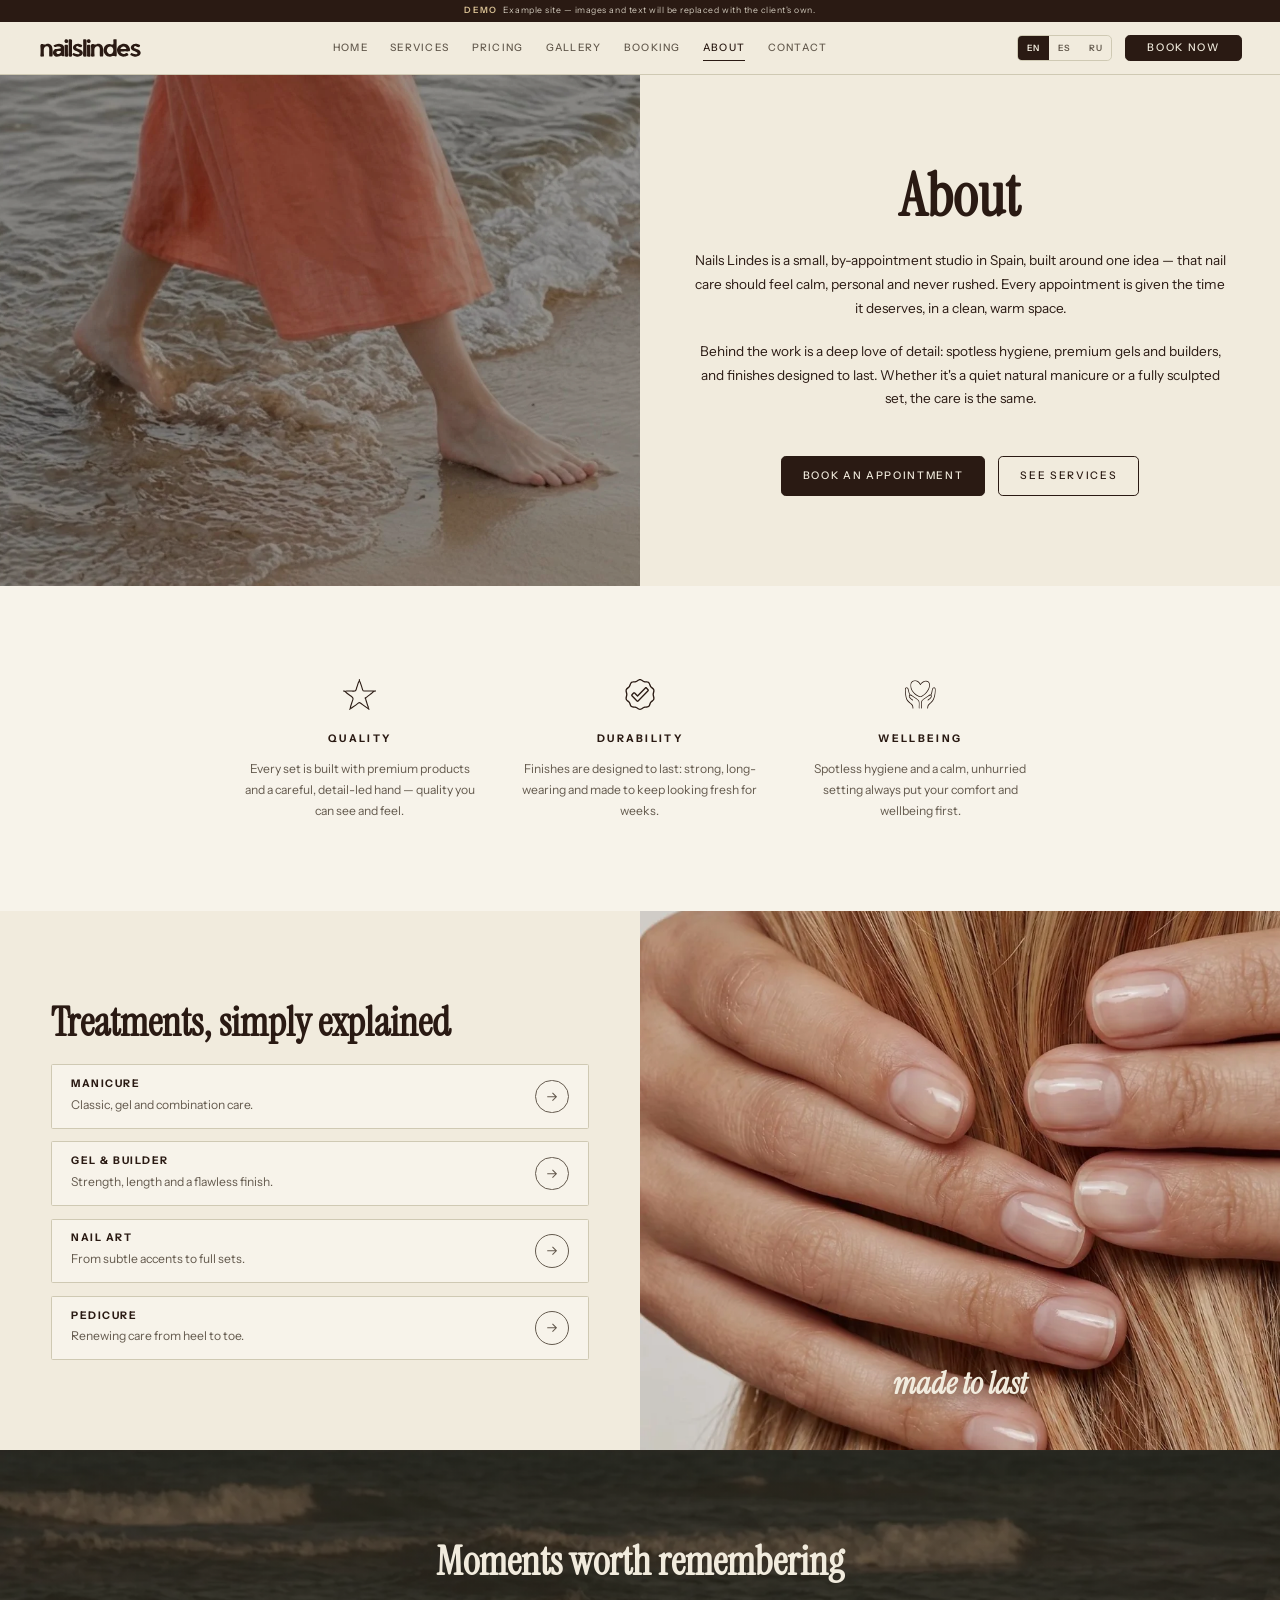
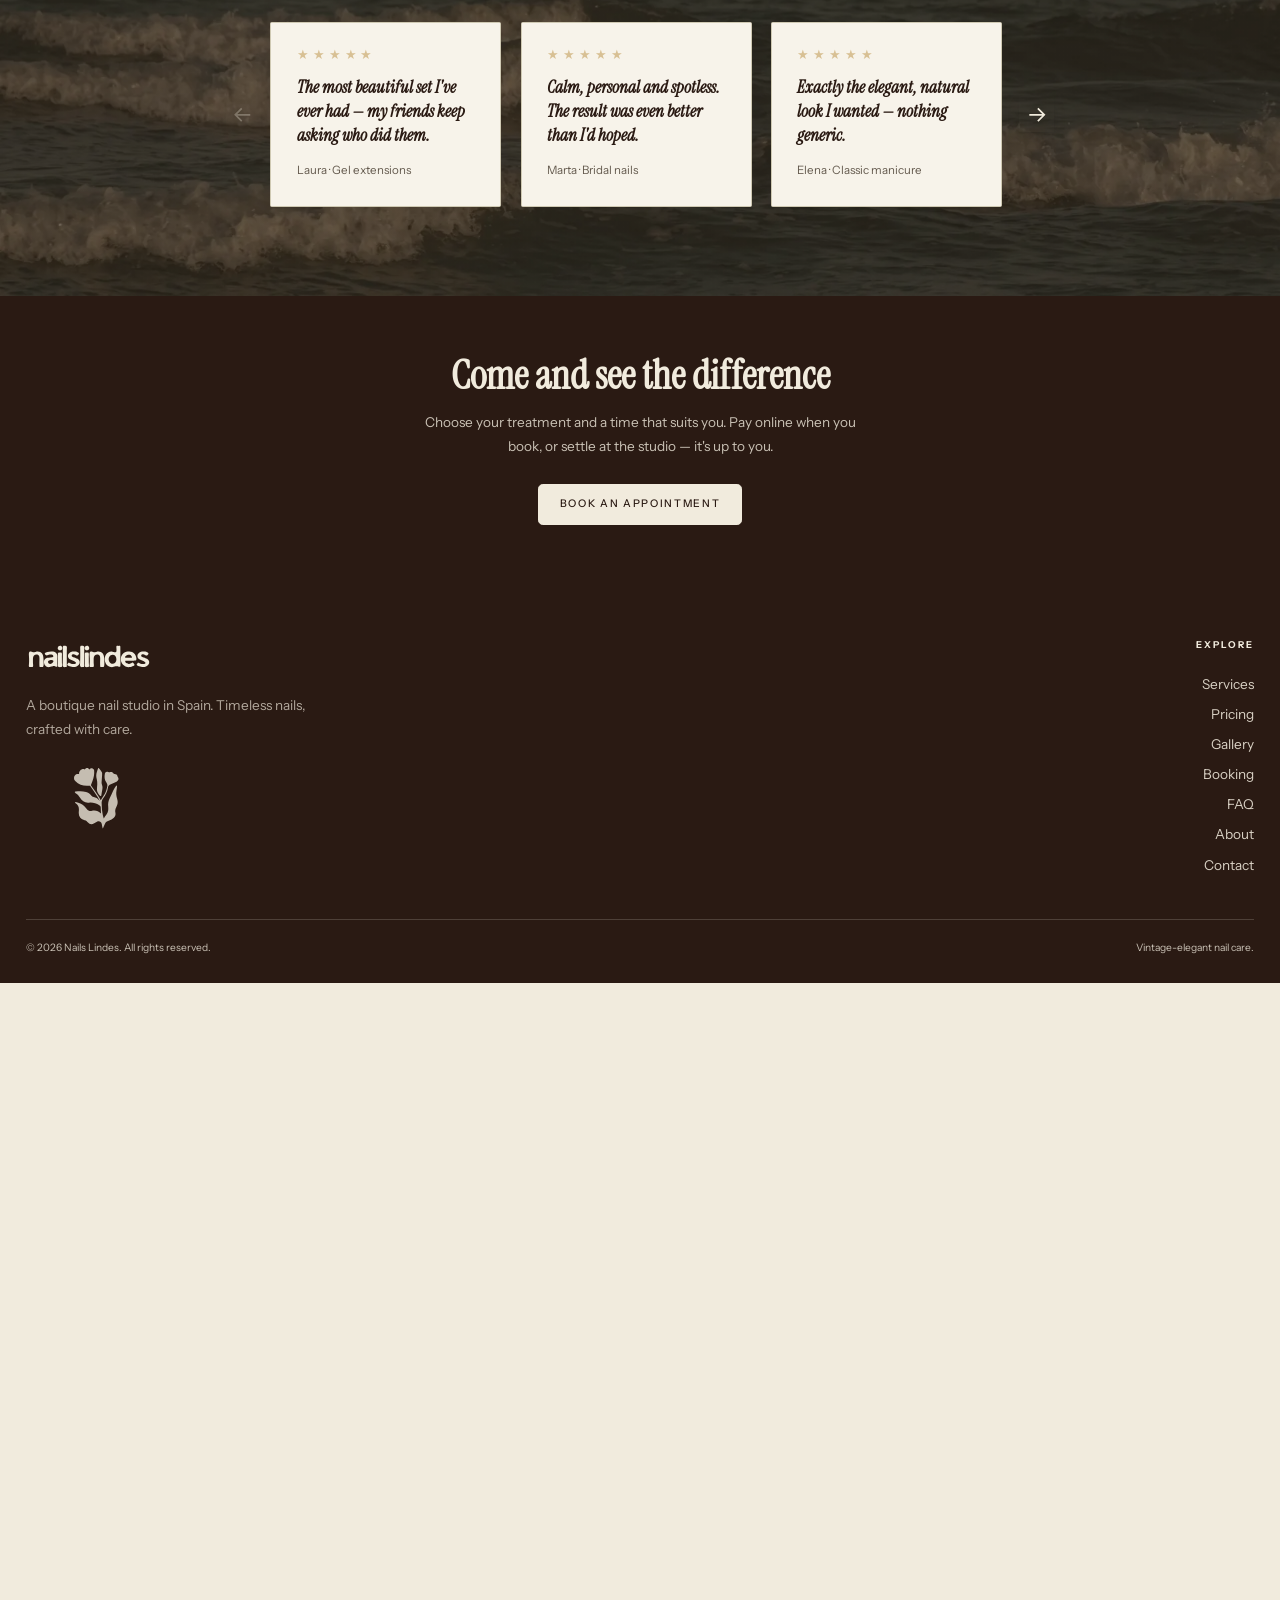
==== about.html @ da040771 "Place uploaded images by heading: Services intro (A full menu...), About intro (about.jpg), Services" ====
<!DOCTYPE html>
<html lang="en">
<head>
  <meta charset="utf-8">
  <meta name="viewport" content="width=device-width, initial-scale=1">
  <title>About — Nails Lindes</title>
  <meta name="description" content="The story behind Nails Lindes — a small Spanish nail studio built on care, hygiene and a love of detail.">
  <link rel="preconnect" href="https://fonts.googleapis.com">
  <link rel="preconnect" href="https://fonts.gstatic.com" crossorigin>
  <link href="https://fonts.googleapis.com/css2?family=Instrument+Sans:ital,wght@0,400;0,500;0,600;0,700;1,400&family=Instrument+Serif:ital@0;1&display=swap" rel="stylesheet">
  <link rel="stylesheet" href="assets/css/styles.css?v=58">
  <link rel="icon" href="assets/logos/mark.svg" type="image/svg+xml">
</head>
<body>
  <div class="demo-bar" role="note">
    <strong data-i18n="demo.tag">Demo</strong>
    <span data-i18n="demo.notice">Example site — images and text will be replaced with the client's own.</span>
  </div>
  <header class="site-header">
    <div class="container site-header__bar">
      <a class="brand" href="index.html" aria-label="Nails Lindes — home">
        <img class="brand__wordmark brand__wordmark--dark" src="assets/logos/wordmark.svg" alt="Nails Lindes" width="150" height="32">
        <img class="brand__wordmark brand__wordmark--light" src="assets/logos/wordmark-light.svg" alt="" width="150" height="32" aria-hidden="true">
      </a>
      <nav class="nav" id="nav" aria-label="Primary">
        <a class="nav__link" href="index.html" data-i18n="nav.home">Home</a>
        <a class="nav__link" href="services.html" data-i18n="nav.services">Services</a>
        <a class="nav__link" href="pricing.html" data-i18n="nav.pricing">Pricing</a>
        <a class="nav__link" href="gallery.html" data-i18n="nav.gallery">Gallery</a>
        <a class="nav__link" href="booking.html" data-i18n="nav.booking">Booking</a>
        <a class="nav__link" href="about.html" aria-current="page" data-i18n="nav.about">About</a>
        <a class="nav__link" href="contact.html" data-i18n="nav.contact">Contact</a>
      </nav>
      <div class="header-actions">
        <div class="lang" role="group" aria-label="Language">
          <button class="lang__btn" data-lang="en" type="button">EN</button>
          <button class="lang__btn" data-lang="es" type="button">ES</button>
          <button class="lang__btn" data-lang="ru" type="button">RU</button>
        </div>
        <a class="btn" href="booking.html" data-i18n="cta.book">Book now</a>
        <button class="burger" aria-label="Menu" aria-expanded="false" aria-controls="nav"><span></span><span></span><span></span></button>
      </div>
    </div>
  </header>

  <main id="main">
    <!-- About intro: full-bleed split (image left / text right) -->
    <section class="fullsplit fullsplit--compact">
      <div class="fullsplit__media reveal"><img src="assets/img/about-hero.webp?v=58" alt="About Nails Lindes" loading="lazy" width="1262" height="966"></div>
      <div class="fullsplit__body fullsplit__body--center reveal">
        <h1 data-i18n="about.heroTitle">About</h1>
        <p data-i18n="about.introBody1">Nails Lindes is a small, by-appointment studio in Spain, built around one idea — that nail care should feel calm, personal and never rushed. Every appointment is given the time it deserves, in a clean, warm space.</p>
        <p data-i18n="about.introBody2">Behind the work is a deep love of detail: spotless hygiene, premium gels and builders, and finishes designed to last. Whether it's a quiet natural manicure or a fully sculpted set, the care is the same.</p>
        <div class="hero__cta">
          <a class="btn" data-book href="#" data-i18n="cta.bookAppt">Book an appointment</a>
          <a class="btn btn--ghost" href="services.html" data-i18n="cta.seeServices">See services</a>
        </div>
      </div>
    </section>

    <!-- Values (quality / durability / wellbeing) -->
    <section class="section section--surface">
      <div class="container">
        <div class="values-grid">
          <div class="value reveal">
            <img class="value__icon" src="assets/graphics/val-quality.svg?v=58" alt="" width="48" height="48" loading="lazy">
            <h3 class="value__title" data-i18n="about.val1Title">Quality</h3>
            <p class="value__text" data-i18n="about.val1Body">Every set is built with premium products and a careful, detail-led hand — quality you can see and feel.</p>
          </div>
          <div class="value reveal">
            <img class="value__icon" src="assets/graphics/val-durability.svg?v=58" alt="" width="48" height="48" loading="lazy">
            <h3 class="value__title" data-i18n="about.val2Title">Durability</h3>
            <p class="value__text" data-i18n="about.val2Body">Finishes are designed to last: strong, long-wearing and made to keep looking fresh for weeks.</p>
          </div>
          <div class="value reveal">
            <img class="value__icon" src="assets/graphics/val-wellbeing.svg?v=58" alt="" width="48" height="48" loading="lazy">
            <h3 class="value__title" data-i18n="about.val3Title">Wellbeing</h3>
            <p class="value__text" data-i18n="about.val3Body">Spotless hygiene and a calm, unhurried setting always put your comfort and wellbeing first.</p>
          </div>
        </div>
      </div>
    </section>

    <!-- Treatments (full-bleed split, copied from home) -->
    <section class="fullsplit">
      <div class="fullsplit__body reveal">
        <h2 data-i18n="home.doTitle">Treatments, simply explained</h2>
        <ul class="linklist">
          <li><a class="linklist__item" href="services.html">
            <span><h4 data-i18n="home.do1Title">Manicure</h4><p data-i18n="home.do1Body">Classic, gel and combination care.</p></span>
            <svg class="linklist__chev" viewBox="0 0 24 24" fill="none" stroke="currentColor" stroke-width="1.6"><path d="M5 12h14M13 6l6 6-6 6"/></svg>
          </a></li>
          <li><a class="linklist__item" href="services.html">
            <span><h4 data-i18n="home.do2Title">Gel & builder</h4><p data-i18n="home.do2Body">Strength, length and a flawless finish.</p></span>
            <svg class="linklist__chev" viewBox="0 0 24 24" fill="none" stroke="currentColor" stroke-width="1.6"><path d="M5 12h14M13 6l6 6-6 6"/></svg>
          </a></li>
          <li><a class="linklist__item" href="services.html">
            <span><h4 data-i18n="home.do3Title">Nail art</h4><p data-i18n="home.do3Body">From subtle accents to full sets.</p></span>
            <svg class="linklist__chev" viewBox="0 0 24 24" fill="none" stroke="currentColor" stroke-width="1.6"><path d="M5 12h14M13 6l6 6-6 6"/></svg>
          </a></li>
          <li><a class="linklist__item" href="services.html">
            <span><h4 data-i18n="home.do4Title">Pedicure</h4><p data-i18n="home.do4Body">Renewing care from heel to toe.</p></span>
            <svg class="linklist__chev" viewBox="0 0 24 24" fill="none" stroke="currentColor" stroke-width="1.6"><path d="M5 12h14M13 6l6 6-6 6"/></svg>
          </a></li>
        </ul>
      </div>
      <div class="fullsplit__media reveal">
        <img src="assets/img/treat-ref.webp?v=58" alt="Manicure result at Nails Lindes" loading="lazy" width="900" height="1200">
        <span class="fullsplit__script">made to last</span>
      </div>
    </section>



    <!-- Testimonials (replaces 'What guides the work') -->
    <section class="section testi">
      <div class="container">
        <div class="section-head section-head--center">
          <h2 style="margin:0" data-i18n="testi.title">Moments worth remembering</h2>
        </div>
        <div class="testi-wrap">
          <button class="testi-arrow testi-arrow--prev" data-testi-prev type="button" aria-label="Previous" data-i18n-attr="aria-label:testi.prev">
            <svg viewBox="0 0 24 24" fill="none" stroke="currentColor" stroke-width="1.6"><path d="M19 12H5M11 6l-6 6 6 6"/></svg>
          </button>
          <div class="testi-viewport">
            <div class="testi-track">
            <figure class="testi-card reveal">
              <div class="testi-stars" role="img" aria-label="5 / 5">★★★★★</div>
              <blockquote data-i18n="testi.q1">The most beautiful set I've ever had.</blockquote>
              <cite data-i18n="testi.a1">Laura · Gel extensions</cite>
            </figure>
            <figure class="testi-card reveal">
              <div class="testi-stars" role="img" aria-label="5 / 5">★★★★★</div>
              <blockquote data-i18n="testi.q2">Calm, personal and spotless.</blockquote>
              <cite data-i18n="testi.a2">Marta · Bridal nails</cite>
            </figure>
            <figure class="testi-card reveal">
              <div class="testi-stars" role="img" aria-label="5 / 5">★★★★★</div>
              <blockquote data-i18n="testi.q3">Exactly the elegant, natural look I wanted.</blockquote>
              <cite data-i18n="testi.a3">Elena · Classic manicure</cite>
            </figure>
            <figure class="testi-card reveal">
              <div class="testi-stars" role="img" aria-label="5 / 5">★★★★★</div>
              <blockquote data-i18n="testi.q4">Three weeks on and they still look freshly done.</blockquote>
              <cite data-i18n="testi.a4">Sofía · Gel manicure</cite>
            </figure>
            <figure class="testi-card reveal">
              <div class="testi-stars" role="img" aria-label="5 / 5">★★★★★</div>
              <blockquote data-i18n="testi.q5">I've finally found my nail artist.</blockquote>
              <cite data-i18n="testi.a5">Carmen · Nail art</cite>
            </figure>
            <figure class="testi-card reveal">
              <div class="testi-stars" role="img" aria-label="5 / 5">★★★★★</div>
              <blockquote data-i18n="testi.q6">Relaxing from start to finish.</blockquote>
              <cite data-i18n="testi.a6">Natalia · Spa pedicure</cite>
            </figure>
            </div>
          </div>
          <button class="testi-arrow testi-arrow--next" data-testi-next type="button" aria-label="Next" data-i18n-attr="aria-label:testi.next">
            <svg viewBox="0 0 24 24" fill="none" stroke="currentColor" stroke-width="1.6"><path d="M5 12h14M13 6l6 6-6 6"/></svg>
          </button>
        </div>
      </div>
    </section>

    <section class="section--tight section section--dark cta-band">
      <div class="container">
        <h2 data-i18n="about.ctaTitle">Come and see the difference</h2>
        <p data-i18n="home.ctaBody">Choose your treatment and a time that suits you.</p>
        <a class="btn btn--light" data-book href="#" data-i18n="cta.bookAppt">Book an appointment</a>
      </div>
    </section>
  </main>

  <footer class="site-footer">
    <div class="container">
      <div class="footer-grid">
        <div class="footer-col">
          <a class="brand" href="index.html" aria-label="Nails Lindes — home">
            <img class="footer-logo" src="assets/logos/wordmark-light.svg" alt="Nails Lindes" width="170" height="36">
          </a>
          <p class="muted" style="margin-top:1rem;max-width:34ch" data-i18n="footer.tagline">A boutique nail studio in Spain.</p>
          <img class="footer-illus" src="assets/graphics/footer-illus.svg" alt="" width="120" height="90" style="margin-top:1.6rem">
        </div>
        <div class="footer-col">
          <h4 data-i18n="footer.explore">Explore</h4>
          <ul>
            <li><a href="services.html" data-i18n="nav.services">Services</a></li>
            <li><a href="pricing.html" data-i18n="nav.pricing">Pricing</a></li>
            <li><a href="gallery.html" data-i18n="nav.gallery">Gallery</a></li>
            <li><a href="booking.html" data-i18n="nav.booking">Booking</a></li>
            <li><a href="faq.html" data-i18n="nav.faq">FAQ</a></li>
            <li><a href="about.html" data-i18n="nav.about">About</a></li>
            <li><a href="contact.html" data-i18n="nav.contact">Contact</a></li>
          </ul>
        </div>
      </div>
      <div class="footer-bottom">
        <span>© <span data-year>2026</span> Nails Lindes. <span data-i18n="footer.rights">All rights reserved.</span></span>
        <span data-i18n="footer.built">Vintage-elegant nail care.</span>
      </div>
    </div>
  </footer>

  <script src="assets/js/config.js?v=58"></script>
  <script src="assets/js/i18n.js?v=58"></script>
  <script src="assets/js/main.js?v=58"></script>
</body>
</html>
---- assets/css/styles.css ----
/* ==========================================================================
   Nails Lindes — design system
   Plain CSS. Tokens first, then base, layout, components, utilities.
   ========================================================================== */

/* ---------- Tokens ------------------------------------------------------- */
:root {
  /* Brand palette — exact hexes, do not alter */
  --color-beige:  #F1EBDD;
  --color-tan:    #D8C094;
  --color-silver: #CFC9B3;
  --color-cadet:  #94A3AF;
  --color-stone:  #645A4E;
  --color-coffee: #2A1A13;

  /* Derived / functional */
  --bg:            var(--color-beige);
  --bg-surface:    #F7F3EA;
  --bg-dark:       var(--color-coffee);
  --text:          var(--color-coffee);
  --text-soft:     var(--color-stone);
  --line:          var(--color-silver);
  --accent:        var(--color-tan);
  --accent-cool:   var(--color-cadet);

  /* Typography */
  --font-serif: "Instrument Serif", "Times New Roman", serif;
  --font-sans:  "Instrument Sans", "Helvetica Neue", Arial, sans-serif;

  --tracking-wide:  0.16em;
  --tracking-label: 0.22em;

  /* Spacing scale */
  --space-1: 0.5rem;
  --space-2: 1rem;
  --space-3: 1.5rem;
  --space-4: 2rem;
  --space-5: 3rem;
  --space-6: 4.5rem;
  --space-7: 7rem;

  --maxw: 1240px;
  --maxw-narrow: 760px;
  --radius: 2px;
  --shadow-soft: 0 18px 50px -28px rgba(42, 26, 19, 0.45);
  --ease: cubic-bezier(0.22, 0.61, 0.36, 1);
}

/* ---------- Reset / base ------------------------------------------------- */
*, *::before, *::after { box-sizing: border-box; }

html { scroll-behavior: smooth; -webkit-text-size-adjust: 100%; }
@media (prefers-reduced-motion: reduce) {
  html { scroll-behavior: auto; }
  *, *::before, *::after { animation-duration: 0.001ms !important; animation-iteration-count: 1 !important; transition-duration: 0.001ms !important; }
}

body {
  margin: 0;
  background: var(--bg);
  color: var(--text);
  font-family: var(--font-sans);
  font-weight: 400;
  font-size: 1.0625rem;
  line-height: 1.75;
  -webkit-font-smoothing: antialiased;
  text-rendering: optimizeLegibility;
  overflow-x: hidden;
}

h1, h2, h3, h4 {
  font-family: var(--font-serif);
  font-weight: 400;
  line-height: 1.12;
  margin: 0 0 var(--space-3);
  color: var(--text);
}
h1 { font-size: clamp(2.6rem, 6vw, 4.6rem); font-weight: 400; letter-spacing: 0.01em; }
h2 { font-size: clamp(2rem, 4vw, 3.1rem); }
h3 { font-size: clamp(1.5rem, 2.4vw, 2rem); }
h4 { font-size: 1.25rem; }

p { margin: 0 0 var(--space-3); }
a { color: inherit; text-decoration: none; }
img, svg { max-width: 100%; display: block; }
ul { margin: 0; padding: 0; list-style: none; }

::selection { background: var(--color-tan); color: var(--color-coffee); }

:focus-visible {
  outline: 2px solid var(--color-stone);
  outline-offset: 3px;
}

/* ---------- Helpers ------------------------------------------------------ */
.container { width: 100%; max-width: var(--maxw); margin-inline: auto; padding-inline: var(--space-4); }
.container--narrow { max-width: var(--maxw-narrow); }
.section { padding-block: var(--space-7); }
.section--tight { padding-block: var(--space-6); }
.section--surface { background: var(--bg-surface); }
.section--dark { background: var(--bg-dark); color: var(--color-beige); }
.section--dark h1, .section--dark h2, .section--dark h3 { color: var(--color-beige); }

.text-center { text-align: center; }
.muted { color: var(--text-soft); }
.lead { font-size: 1.2rem; color: var(--text-soft); }
.mx-auto { margin-inline: auto; }
.stack > * + * { margin-top: var(--space-3); }
.hidden { display: none !important; }

/* Eyebrow / small label */
.eyebrow {
  font-family: var(--font-sans);
  font-weight: 500;
  text-transform: uppercase;
  letter-spacing: var(--tracking-label);
  font-size: 0.72rem;
  color: var(--color-stone);
  display: inline-flex;
  align-items: center;
  gap: 0.6em;
  margin-bottom: var(--space-2);
}
.eyebrow::before {
  content: "";
  width: 28px;
  height: 1px;
  background: var(--color-tan);
}
.eyebrow--center { justify-content: center; }
.eyebrow--center::after {
  content: "";
  width: 28px;
  height: 1px;
  background: var(--color-tan);
}

/* Section heading block */
.section-head { max-width: 640px; margin-bottom: var(--space-5); }
.section-head--center { margin-inline: auto; text-align: center; }

/* ---------- Buttons ------------------------------------------------------ */
.btn {
  --btn-bg: var(--color-coffee);
  --btn-fg: var(--color-beige);
  display: inline-flex;
  align-items: center;
  justify-content: center;
  gap: 0.6em;
  padding: 0.95em 2em;
  font-family: var(--font-sans);
  font-weight: 500;
  font-size: 0.82rem;
  letter-spacing: var(--tracking-wide);
  text-transform: uppercase;
  background: var(--btn-bg);
  color: var(--btn-fg);
  border: 1px solid var(--btn-bg);
  border-radius: var(--radius);
  cursor: pointer;
  transition: background .35s var(--ease), color .35s var(--ease), transform .35s var(--ease);
}
.btn:hover { background: transparent; color: var(--btn-bg); transform: translateY(-2px); }
.btn--ghost { --btn-bg: transparent; --btn-fg: var(--color-coffee); border-color: var(--color-coffee); }
.btn--ghost:hover { background: var(--color-coffee); color: var(--color-beige); }
.btn--light { --btn-bg: var(--color-beige); --btn-fg: var(--color-coffee); }
.btn--light:hover { background: transparent; color: var(--color-beige); border-color: var(--color-beige); }
.btn--block { width: 100%; }

.link-arrow {
  display: inline-flex;
  align-items: center;
  gap: 0.5em;
  font-weight: 500;
  font-size: 0.8rem;
  letter-spacing: var(--tracking-wide);
  text-transform: uppercase;
  color: var(--color-stone);
  transition: gap .3s var(--ease), color .3s var(--ease);
}
.link-arrow svg { width: 16px; height: 16px; }
.link-arrow:hover { gap: 0.9em; color: var(--color-coffee); }

/* ==========================================================================
   Header / navigation
   ========================================================================== */
.site-header {
  position: sticky;
  top: 0;
  z-index: 100;
  background: color-mix(in srgb, var(--color-beige) 90%, transparent);
  backdrop-filter: blur(10px);
  border-bottom: 1px solid var(--line);
}
.site-header__bar {
  display: flex;
  align-items: center;
  justify-content: space-between;
  gap: var(--space-3);
  padding-block: var(--space-2);
}
.brand { display: inline-flex; align-items: center; gap: 0.7rem; }
.brand__mark { width: 34px; height: 34px; }
.brand__name {
  font-family: var(--font-serif);
  font-weight: 400;
  font-size: 1.25rem;
  letter-spacing: var(--tracking-wide);
  text-transform: uppercase;
  color: var(--color-coffee);
  line-height: 1;
}

.nav { display: flex; align-items: center; gap: clamp(1rem, 2.2vw, 2.4rem); }
.nav__link {
  font-size: 0.8rem;
  font-weight: 500;
  letter-spacing: 0.12em;
  text-transform: uppercase;
  color: var(--color-stone);
  position: relative;
  padding-block: 0.3rem;
  transition: color .3s var(--ease);
}
.nav__link::after {
  content: "";
  position: absolute;
  left: 0; bottom: 0;
  width: 100%; height: 1px;
  background: var(--color-coffee);
  transform: scaleX(0);
  transform-origin: left;
  transition: transform .35s var(--ease);
}
.nav__link:hover, .nav__link[aria-current="page"] { color: var(--color-coffee); }
.nav__link:hover::after, .nav__link[aria-current="page"]::after { transform: scaleX(1); }

.header-actions { display: flex; align-items: center; gap: var(--space-2); }

/* Language switcher */
.lang {
  display: inline-flex;
  align-items: center;
  border: 1px solid var(--line);
  border-radius: 999px;
  overflow: hidden;
}
.lang__btn {
  appearance: none;
  border: 0;
  background: transparent;
  cursor: pointer;
  font-family: var(--font-sans);
  font-size: 0.68rem;
  font-weight: 600;
  letter-spacing: 0.1em;
  text-transform: uppercase;
  color: var(--color-stone);
  padding: 0.4rem 0.7rem;
  transition: background .3s var(--ease), color .3s var(--ease);
}
.lang__btn[aria-pressed="true"] { background: var(--color-coffee); color: var(--color-beige); }

/* Burger */
.burger {
  display: none;
  flex-direction: column;
  justify-content: center;
  gap: 5px;
  width: 42px; height: 42px;
  border: 1px solid var(--line);
  border-radius: var(--radius);
  background: transparent;
  cursor: pointer;
}
.burger span { display: block; height: 1.5px; width: 20px; margin-inline: auto; background: var(--color-coffee); transition: transform .3s var(--ease), opacity .3s var(--ease); }
.burger[aria-expanded="true"] span:nth-child(1) { transform: translateY(6.5px) rotate(45deg); }
.burger[aria-expanded="true"] span:nth-child(2) { opacity: 0; }
.burger[aria-expanded="true"] span:nth-child(3) { transform: translateY(-6.5px) rotate(-45deg); }

@media (max-width: 940px) {
  .burger { display: flex; }
  .nav {
    position: fixed;
    inset: 0 0 0 auto;
    width: min(320px, 84vw);
    flex-direction: column;
    align-items: flex-start;
    justify-content: center;
    gap: var(--space-3);
    padding: var(--space-6) var(--space-4);
    background: var(--color-beige);
    border-left: 1px solid var(--line);
    transform: translateX(100%);
    transition: transform .4s var(--ease);
    z-index: 99;
  }
  .nav.is-open { transform: translateX(0); box-shadow: var(--shadow-soft); }
  .nav__link { font-size: 1rem; }
  .nav-backdrop {
    position: fixed; inset: 0;
    background: rgba(42,26,19,.35);
    opacity: 0; visibility: hidden;
    transition: opacity .3s var(--ease), visibility .3s var(--ease);
    z-index: 98;
  }
  .nav-backdrop.is-open { opacity: 1; visibility: visible; }
}

/* ==========================================================================
   Hero
   ========================================================================== */
.hero {
  position: relative;
  min-height: clamp(560px, 82vh, 860px);
  display: grid;
  place-items: center;
  text-align: center;
  color: var(--color-beige);
  overflow: hidden;
}
.hero__media { position: absolute; inset: 0; }
.hero__media img { width: 100%; height: 100%; object-fit: cover; }
.hero::after {
  content: "";
  position: absolute; inset: 0;
  background: linear-gradient(180deg, rgba(42,26,19,.30), rgba(42,26,19,.55));
}
.hero__inner { position: relative; z-index: 2; padding: var(--space-5) var(--space-4); max-width: 820px; }

/* Diamond badge overlay */
.hero__badge {
  width: clamp(120px, 16vw, 170px);
  height: clamp(120px, 16vw, 170px);
  margin: 0 auto var(--space-4);
  display: grid;
  place-items: center;
  background: color-mix(in srgb, var(--color-beige) 92%, transparent);
  transform: rotate(45deg);
  border: 1px solid color-mix(in srgb, var(--color-stone) 40%, transparent);
  box-shadow: var(--shadow-soft);
}
.hero__badge > * { transform: rotate(-45deg); width: 70%; height: 70%; }

.hero h1 { color: var(--color-beige); margin-bottom: var(--space-3); }
.hero__sub { font-size: 1.15rem; color: color-mix(in srgb, var(--color-beige) 88%, transparent); max-width: 540px; margin-inline: auto; }
.hero__cta { margin-top: var(--space-4); display: flex; gap: var(--space-2); justify-content: center; flex-wrap: wrap; }
.hero__tagline {
  font-family: var(--font-serif);
  font-style: italic;
  font-size: 1.05rem;
  letter-spacing: 0.04em;
  color: color-mix(in srgb, var(--color-beige) 85%, transparent);
}

/* Hero variant: component / asymmetric (no full-bleed image) */
.hero-split {
  background: var(--bg-surface);
  border-bottom: 1px solid var(--line);
}
.hero-split__grid {
  display: grid;
  grid-template-columns: 1fr minmax(auto, 560px) 1fr;
  align-items: center;
  gap: var(--space-4);
}
.hero-split__media img { aspect-ratio: 3/4; object-fit: cover; width: 100%; border-radius: var(--radius); }
.hero-split__center { text-align: center; }
@media (max-width: 900px) {
  .hero-split__grid { grid-template-columns: 1fr; }
  .hero-split__media { display: none; }
}

/* ==========================================================================
   2-column split
   ========================================================================== */
.split {
  display: grid;
  grid-template-columns: 1fr 1fr;
  align-items: center;
  gap: clamp(2rem, 5vw, 5rem);
}
.split--reverse .split__media { order: 2; }
.split__media { position: relative; }
.split__media img { width: 100%; aspect-ratio: 4/5; object-fit: cover; border-radius: var(--radius); }
.split__media--overlay::after {
  content: attr(data-script);
  position: absolute;
  left: 50%; bottom: 8%;
  transform: translateX(-50%);
  font-family: var(--font-serif);
  font-style: italic;
  font-size: clamp(1.6rem, 3vw, 2.4rem);
  color: var(--color-beige);
  text-shadow: 0 4px 18px rgba(42,26,19,.5);
  white-space: nowrap;
}
@media (max-width: 820px) {
  .split { grid-template-columns: 1fr; }
  .split--reverse .split__media { order: 0; }
}

/* List with chevron (CTA list) */
.linklist { border-top: 1px solid var(--line); }
.linklist__item {
  display: flex;
  align-items: center;
  justify-content: space-between;
  gap: var(--space-3);
  padding: var(--space-3) 0;
  border-bottom: 1px solid var(--line);
  transition: padding-left .3s var(--ease), color .3s var(--ease);
}
.linklist__item:hover { padding-left: var(--space-2); color: var(--color-coffee); }
.linklist__item h4 { margin: 0; }
.linklist__item p { margin: 0.2rem 0 0; font-size: 0.95rem; color: var(--text-soft); }
.linklist__chev { flex: none; width: 22px; height: 22px; color: var(--color-stone); transition: transform .3s var(--ease); }
.linklist__item:hover .linklist__chev { transform: translateX(4px); }

/* ==========================================================================
   Feature grid (3 columns, icons)
   ========================================================================== */
.feature-grid {
  display: grid;
  grid-template-columns: repeat(3, 1fr);
  gap: var(--space-4);
}
.feature {
  text-align: center;
  padding: var(--space-4) var(--space-3);
}
.feature__icon {
  width: 56px; height: 56px;
  margin: 0 auto var(--space-3);
  color: var(--color-stone);
}
.feature h3 { font-size: 1.35rem; margin-bottom: var(--space-1); }
.feature p { color: var(--text-soft); font-size: 0.98rem; margin: 0; }
@media (max-width: 760px) { .feature-grid { grid-template-columns: 1fr; gap: var(--space-2); } }

/* ==========================================================================
   Gallery
   ========================================================================== */
.gallery-head {
  display: flex;
  flex-direction: column;
  align-items: center;
  text-align: center;
  gap: var(--space-2);
  margin-bottom: var(--space-4);
}
.gallery-row {
  display: grid;
  grid-template-columns: repeat(4, 1fr);
  gap: var(--space-2);
}
.thumb {
  position: relative;
  aspect-ratio: 1/1;
  overflow: hidden;
  border-radius: var(--radius);
  background: var(--color-silver);
}
.thumb img { width: 100%; height: 100%; object-fit: cover; transition: transform .6s var(--ease); }
.thumb:hover img { transform: scale(1.06); }
.thumb__tag {
  position: absolute;
  left: var(--space-2); bottom: var(--space-2);
  font-size: 0.66rem;
  letter-spacing: 0.18em;
  text-transform: uppercase;
  color: var(--color-beige);
  background: rgba(42,26,19,.55);
  padding: 0.25em 0.7em;
  border-radius: 999px;
  opacity: 0;
  transform: translateY(6px);
  transition: opacity .3s var(--ease), transform .3s var(--ease);
}
.thumb:hover .thumb__tag { opacity: 1; transform: translateY(0); }

.gallery-grid {
  display: grid;
  grid-template-columns: repeat(3, 1fr);
  gap: var(--space-2);
}
.gallery-grid .thumb { aspect-ratio: 1 / 1; }
.gallery-grid .thumb img { object-fit: contain; background: var(--bg); }
@media (max-width: 900px) { .gallery-row { grid-template-columns: repeat(2, 1fr); } .gallery-grid { grid-template-columns: repeat(2, 1fr); } }
@media (max-width: 520px) { .gallery-grid { grid-template-columns: 1fr; } }

/* Full-bleed 4-col image band */
.image-band {
  display: grid;
  grid-template-columns: repeat(4, 1fr);
  gap: 0;
}
.image-band img { width: 100%; aspect-ratio: 3/4; object-fit: cover; }
@media (max-width: 760px) { .image-band { grid-template-columns: repeat(2, 1fr); } }

/* ==========================================================================
   Dividers — marquee, stripe, scallop
   ========================================================================== */
.marquee {
  background: var(--color-coffee);
  color: var(--color-beige);
  overflow: hidden;
  padding-block: 0.9rem;
  border-block: 1px solid color-mix(in srgb, var(--color-stone) 60%, transparent);
}
.marquee--accent { background: var(--color-tan); color: var(--color-coffee); border-color: color-mix(in srgb, var(--color-stone) 30%, transparent); }
.marquee__track {
  display: inline-flex;
  align-items: center;
  white-space: nowrap;
  will-change: transform;
  animation: marquee 32s linear infinite;
}
.marquee:hover .marquee__track { animation-play-state: paused; }
.marquee__item {
  display: inline-flex;
  align-items: center;
  gap: 1.4rem;
  padding-inline: 1.4rem;
  font-family: var(--font-serif);
  font-style: italic;
  font-size: 1.15rem;
  letter-spacing: 0.04em;
}
.marquee__sep { font-style: normal; opacity: .6; }
@keyframes marquee { from { transform: translateX(0); } to { transform: translateX(-50%); } }

/* Striped divider */
.divider--stripe {
  height: 18px;
  background-image: repeating-linear-gradient(
    -45deg,
    var(--color-tan) 0, var(--color-tan) 10px,
    var(--color-beige) 10px, var(--color-beige) 20px
  );
  border-block: 1px solid var(--line);
}

/* Scallop divider */
.divider--scallop {
  height: 26px;
  background:
    radial-gradient(circle at 13px 0, transparent 13px, var(--color-silver) 13px) repeat-x;
  background-size: 26px 26px;
  background-position: 0 -13px;
}

/* ==========================================================================
   Pricing
   ========================================================================== */
.price-tabs {
  display: flex;
  flex-wrap: wrap;
  gap: var(--space-1);
  justify-content: center;
  margin-bottom: var(--space-5);
}
.price-tab {
  appearance: none;
  border: 1px solid var(--line);
  background: transparent;
  color: var(--color-stone);
  font-family: var(--font-sans);
  font-size: 0.74rem;
  font-weight: 600;
  letter-spacing: 0.14em;
  text-transform: uppercase;
  padding: 0.6rem 1.2rem;
  border-radius: 999px;
  cursor: pointer;
  transition: background .3s var(--ease), color .3s var(--ease), border-color .3s var(--ease);
}
.price-tab[aria-selected="true"] { background: var(--color-coffee); color: var(--color-beige); border-color: var(--color-coffee); }

.price-group { margin-bottom: var(--space-6); }
.price-group__title {
  text-align: center;
  margin-bottom: var(--space-3);
}
.price-group__title h3 { margin: 0; }

.price-list { border-top: 1px solid var(--line); }
.price-item {
  display: grid;
  grid-template-columns: 1fr auto;
  gap: 0.4rem var(--space-3);
  align-items: baseline;
  padding: var(--space-2) 0;
  border-bottom: 1px solid var(--line);
}
.price-item__name { font-family: var(--font-serif); font-size: 1.3rem; font-weight: 500; }
.price-item__lead {
  flex: 1;
  border-bottom: 1px dotted var(--color-silver);
}
.price-item__price { font-family: var(--font-serif); font-size: 1.3rem; font-weight: 600; white-space: nowrap; }
.price-item__desc { grid-column: 1 / -1; margin: 0; font-size: 0.92rem; color: var(--text-soft); }
.price-note { font-size: 0.88rem; color: var(--text-soft); margin-top: var(--space-3); }

/* Pricing feature cards (product-card style) */
.card-grid {
  display: grid;
  grid-template-columns: repeat(4, 1fr);
  gap: var(--space-3);
}
.card {
  background: var(--bg-surface);
  border: 1px solid var(--line);
  border-radius: var(--radius);
  overflow: hidden;
  display: flex;
  flex-direction: column;
  transition: transform .4s var(--ease), box-shadow .4s var(--ease);
}
.card:hover { transform: translateY(-4px); box-shadow: var(--shadow-soft); }
.card__media { aspect-ratio: 1/1; background: var(--color-silver); }
.card__media img { width: 100%; height: 100%; object-fit: cover; }
.card__body { padding: var(--space-3); display: flex; flex-direction: column; gap: 0.3rem; flex: 1; }
.card__title { font-family: var(--font-serif); font-size: 1.3rem; margin: 0; }
.card__price { color: var(--color-stone); font-weight: 600; }
.card__desc { font-size: 0.9rem; color: var(--text-soft); margin: 0 0 var(--space-2); }
.card .btn { margin-top: auto; }
@media (max-width: 980px) { .card-grid { grid-template-columns: repeat(2, 1fr); } }
@media (max-width: 520px) { .card-grid { grid-template-columns: 1fr; } }

/* Highlighted price panel */
.price-highlight {
  background: var(--color-coffee);
  color: var(--color-beige);
  border-radius: 12px;
  padding: var(--space-5);
  text-align: center;
}
.price-highlight h2, .price-highlight h3 { color: var(--color-beige); }
.price-highlight .price-figure { font-family: var(--font-serif); font-size: clamp(3rem, 8vw, 5rem); line-height: 1; }

/* ==========================================================================
   Quote band
   ========================================================================== */
.quote-band { text-align: center; }
.quote-band__mark {
  font-family: var(--font-serif);
  font-style: italic;
  font-size: clamp(1.8rem, 4vw, 3rem);
  line-height: 1.3;
  max-width: 820px;
  margin: 0 auto var(--space-3);
}
.quote-band cite { font-style: normal; font-size: 0.78rem; letter-spacing: var(--tracking-label); text-transform: uppercase; color: var(--text-soft); }

/* ==========================================================================
   Testimonials carousel
   ========================================================================== */
.testi { position: relative; }
.testi-viewport {
  overflow-x: auto;
  scroll-snap-type: x mandatory;
  scroll-behavior: smooth;
  scrollbar-width: none;          /* Firefox */
  -ms-overflow-style: none;       /* IE/Edge  */
  margin-inline: calc(-1 * var(--space-2));
  padding-inline: var(--space-2);
}
.testi-viewport::-webkit-scrollbar { display: none; }
.testi-track {
  display: flex;
  gap: var(--space-3);
  align-items: stretch;
}
.testi-card {
  flex: 0 0 calc((100% - 2 * var(--space-3)) / 3);
  scroll-snap-align: start;
  background: var(--bg-surface);
  border: 1px solid var(--line);
  border-radius: var(--radius);
  padding: var(--space-4);
  display: flex;
  flex-direction: column;
  gap: var(--space-2);
}
.testi-stars {
  color: var(--color-tan);
  letter-spacing: 0.3em;
  font-size: 1rem;
  line-height: 1;
}
.testi-card blockquote {
  margin: 0;
  font-family: var(--font-serif);
  font-style: italic;
  font-size: 1.35rem;
  line-height: 1.4;
  color: var(--text);
}
.testi-card cite {
  margin-top: auto;
  font-style: normal;
  font-size: 0.9rem;
  color: var(--text-soft);
}
.testi-nav {
  display: flex;
  justify-content: center;
  gap: var(--space-2);
  margin-top: var(--space-4);
}
.testi-arrow {
  width: 56px; height: 56px;
  display: grid; place-items: center;
  background: var(--bg-surface);
  border: 1px solid var(--line);
  border-radius: var(--radius);
  cursor: pointer;
  color: var(--color-coffee);
  transition: background .3s var(--ease), color .3s var(--ease), border-color .3s var(--ease);
}
.testi-arrow:hover { background: var(--color-coffee); color: var(--color-beige); border-color: var(--color-coffee); }
.testi-arrow:disabled { opacity: .35; cursor: default; }
.testi-arrow:disabled:hover { background: var(--bg-surface); color: var(--color-coffee); border-color: var(--line); }
.testi-arrow svg { width: 22px; height: 22px; }
@media (max-width: 900px) { .testi-card { flex-basis: calc((100% - var(--space-3)) / 2); } }
@media (max-width: 620px) { .testi-card { flex-basis: 100%; } }

/* ==========================================================================
   Instagram feed strip
   ========================================================================== */
.insta-head {
  display: flex;
  align-items: flex-end;
  justify-content: space-between;
  gap: var(--space-3);
  margin-bottom: var(--space-4);
  flex-wrap: wrap;
}
.insta-grid {
  display: grid;
  grid-template-columns: repeat(6, 1fr);
  gap: var(--space-1);
}
.insta-tile {
  position: relative;
  aspect-ratio: 1/1;
  overflow: hidden;
  border-radius: var(--radius);
  background: var(--color-silver);
}
.insta-tile img { width: 100%; height: 100%; object-fit: cover; transition: transform .6s var(--ease); }
.insta-tile:hover img { transform: scale(1.08); }
.insta-tile::after {
  content: "";
  position: absolute; inset: 0;
  background: rgba(42,26,19,.0);
  transition: background .35s var(--ease);
}
.insta-tile:hover::after { background: rgba(42,26,19,.35); }
.insta-tile__icon {
  position: absolute;
  inset: 0;
  margin: auto;
  width: 28px; height: 28px;
  color: var(--color-beige);
  opacity: 0;
  transform: scale(.8);
  transition: opacity .35s var(--ease), transform .35s var(--ease);
  z-index: 2;
}
.insta-tile:hover .insta-tile__icon { opacity: 1; transform: scale(1); }
@media (max-width: 900px) { .insta-grid { grid-template-columns: repeat(3, 1fr); } }
@media (max-width: 520px) { .insta-grid { grid-template-columns: repeat(2, 1fr); } }

/* ==========================================================================
   FAQ accordion (native <details>)
   ========================================================================== */
.faq { max-width: var(--maxw-narrow); margin-inline: auto; }
.faq__item {
  border-bottom: 1px solid var(--line);
}
.faq__item summary {
  display: flex;
  align-items: center;
  justify-content: space-between;
  gap: var(--space-3);
  padding: var(--space-3) 0;
  cursor: pointer;
  list-style: none;
  font-family: var(--font-serif);
  font-size: 1.4rem;
  font-weight: 500;
  color: var(--text);
}
.faq__item summary::-webkit-details-marker { display: none; }
.faq__item summary::after {
  content: "";
  flex: none;
  width: 14px; height: 14px;
  border-right: 1.5px solid var(--color-stone);
  border-bottom: 1.5px solid var(--color-stone);
  transform: rotate(45deg);
  transition: transform .3s var(--ease);
  margin-top: -6px;
}
.faq__item[open] summary::after { transform: rotate(-135deg); margin-top: 4px; }
.faq__item summary:hover { color: var(--color-coffee); }
.faq__answer { padding: 0 0 var(--space-3); color: var(--text-soft); max-width: 60ch; }
.faq__answer p { margin: 0; }


/* ==========================================================================
   Steps / process
   ========================================================================== */
.steps { display: grid; grid-template-columns: repeat(3, 1fr); gap: var(--space-4); counter-reset: step; }
.step { counter-increment: step; }
.step__num {
  font-family: var(--font-serif);
  font-size: 2.6rem;
  color: var(--color-tan);
  line-height: 1;
  margin-bottom: var(--space-2);
}
.step__num::before { content: counter(step, decimal-leading-zero); }
.step h4 { margin-bottom: var(--space-1); }
.step p { margin: 0; color: var(--text-soft); font-size: 0.96rem; }
@media (max-width: 760px) { .steps { grid-template-columns: 1fr; } }

/* ==========================================================================
   Forms
   ========================================================================== */
.form { display: grid; gap: var(--space-3); }
.form__row { display: grid; grid-template-columns: 1fr 1fr; gap: var(--space-3); }
.field { display: grid; gap: 0.45rem; }
.field label {
  font-size: 0.72rem;
  font-weight: 600;
  letter-spacing: 0.14em;
  text-transform: uppercase;
  color: var(--color-stone);
}
.field input, .field select, .field textarea {
  font-family: var(--font-sans);
  font-size: 1rem;
  color: var(--text);
  background: var(--bg-surface);
  border: 1px solid var(--line);
  border-radius: var(--radius);
  padding: 0.85rem 1rem;
  transition: border-color .3s var(--ease), box-shadow .3s var(--ease);
}
.field input:focus, .field select:focus, .field textarea:focus {
  outline: none;
  border-color: var(--color-stone);
  box-shadow: 0 0 0 3px color-mix(in srgb, var(--color-tan) 45%, transparent);
}
.field textarea { resize: vertical; min-height: 140px; }
@media (max-width: 620px) { .form__row { grid-template-columns: 1fr; } }

.form-note {
  font-size: 0.85rem;
  color: var(--text-soft);
  background: var(--bg-surface);
  border-left: 2px solid var(--color-tan);
  padding: var(--space-2) var(--space-3);
}

/* ==========================================================================
   Info / contact blocks
   ========================================================================== */
.info-grid { display: grid; grid-template-columns: 1fr 1fr; gap: var(--space-5); align-items: start; }
@media (max-width: 820px) { .info-grid { grid-template-columns: 1fr; } }

.info-list { display: grid; gap: var(--space-3); }
.info-item { display: flex; gap: var(--space-2); align-items: flex-start; }
.info-item__icon { flex: none; width: 26px; height: 26px; color: var(--color-stone); margin-top: 3px; }
.info-item h4 { margin: 0 0 0.2rem; font-size: 1.05rem; }
.info-item p { margin: 0; color: var(--text-soft); }

.hours { width: 100%; border-collapse: collapse; }
.hours td { padding: 0.6rem 0; border-bottom: 1px solid var(--line); }
.hours td:last-child { text-align: right; color: var(--text-soft); }

.map-embed { border: 1px solid var(--line); border-radius: var(--radius); overflow: hidden; aspect-ratio: 16/10; background: var(--color-silver); }
.map-embed iframe { width: 100%; height: 100%; border: 0; display: block; }
.map-embed--tall { aspect-ratio: 3/4; }
@media (max-width: 820px) { .map-embed--tall { aspect-ratio: 16/10; } }

/* Badge of trust / mini stats */
.stats { display: grid; grid-template-columns: repeat(3, 1fr); gap: var(--space-4); text-align: center; }
.stat__num { font-family: var(--font-serif); font-size: clamp(2.4rem, 5vw, 3.4rem); line-height: 1; color: var(--color-coffee); }
.stat__label { font-size: 0.78rem; letter-spacing: var(--tracking-wide); text-transform: uppercase; color: var(--text-soft); }
@media (max-width: 620px) { .stats { grid-template-columns: 1fr; gap: var(--space-3); } }

/* ==========================================================================
   Page hero (interior pages)
   ========================================================================== */
.page-hero {
  background: var(--bg-surface);
  border-bottom: 1px solid var(--line);
  padding-block: var(--space-6);
  text-align: center;
}
.page-hero .crumbs {
  font-size: 0.72rem;
  letter-spacing: var(--tracking-wide);
  text-transform: uppercase;
  color: var(--text-soft);
  margin-bottom: var(--space-2);
}
.page-hero h1 { margin-bottom: var(--space-2); }
.page-hero p { max-width: 620px; margin-inline: auto; color: var(--text-soft); }

/* ==========================================================================
   CTA band
   ========================================================================== */
.cta-band { text-align: center; }
.cta-band h2 { margin-bottom: var(--space-2); }
.cta-band p { max-width: 560px; margin: 0 auto var(--space-4); color: color-mix(in srgb, var(--color-beige) 80%, transparent); }

/* ==========================================================================
   Footer
   ========================================================================== */
.site-footer {
  background: var(--color-coffee);
  color: color-mix(in srgb, var(--color-beige) 80%, transparent);
  padding-block: var(--space-6) var(--space-4);
}
.footer-grid {
  display: grid;
  grid-template-columns: 1.2fr 1fr 1fr;
  gap: var(--space-5);
  align-items: start;
}
.site-footer .brand__name { color: var(--color-beige); }
/* Brand emblem is dark ink — invert to cream so it reads on the coffee footer */
.site-footer .brand__mark { filter: brightness(0) invert(1); opacity: .92; }
.footer-col h4 {
  color: var(--color-beige);
  font-family: var(--font-sans);
  font-size: 0.74rem;
  font-weight: 600;
  letter-spacing: var(--tracking-label);
  text-transform: uppercase;
  margin-bottom: var(--space-3);
}
.footer-col a { color: color-mix(in srgb, var(--color-beige) 78%, transparent); transition: color .3s var(--ease); display: inline-block; padding-block: 0.25rem; }
.footer-col a:hover { color: var(--color-beige); }
.footer-illus { color: color-mix(in srgb, var(--color-tan) 90%, transparent); width: 120px; }
.footer-social { display: flex; gap: var(--space-2); margin-top: var(--space-2); }
.footer-social a { width: 40px; height: 40px; border: 1px solid color-mix(in srgb, var(--color-beige) 30%, transparent); border-radius: 999px; display: grid; place-items: center; }
.footer-social svg { width: 18px; height: 18px; }
.footer-bottom {
  margin-top: var(--space-5);
  padding-top: var(--space-3);
  border-top: 1px solid color-mix(in srgb, var(--color-beige) 18%, transparent);
  display: flex;
  flex-wrap: wrap;
  justify-content: space-between;
  gap: var(--space-2);
  font-size: 0.8rem;
}
@media (max-width: 760px) { .footer-grid { grid-template-columns: 1fr; gap: var(--space-4); } .footer-illus { display: none; } }

/* ==========================================================================
   Reveal-on-scroll
   ========================================================================== */
.reveal { opacity: 0; transform: translateY(24px); transition: opacity .7s var(--ease), transform .7s var(--ease); }
.reveal.is-visible { opacity: 1; transform: none; }
@media (prefers-reduced-motion: reduce) { .reveal { opacity: 1; transform: none; } }

/* Decorative stripe background panel */
.stripe-bg {
  background-image: repeating-linear-gradient(90deg,
    var(--color-beige) 0, var(--color-beige) 18px,
    color-mix(in srgb, var(--color-tan) 35%, var(--color-beige)) 18px,
    color-mix(in srgb, var(--color-tan) 35%, var(--color-beige)) 20px);
}

/* ==========================================================================
   Transparent header over hero (homepage) → solid bar on scroll
   ========================================================================== */
body.home .site-header {
  position: fixed;
  inset: 0 0 auto 0;
  background: transparent;
  border-bottom-color: transparent;
  -webkit-backdrop-filter: none;
  backdrop-filter: none;
  transition: background .4s var(--ease), border-color .4s var(--ease), backdrop-filter .4s var(--ease);
}
/* Soft scrim so light header content stays legible over the hero */
body.home .site-header::before {
  content: "";
  position: absolute;
  inset: 0;
  z-index: -1;
  background: linear-gradient(180deg, rgba(42, 26, 19, .45), rgba(42, 26, 19, 0));
  transition: opacity .4s var(--ease);
}

/* Transparent (top) state — light content on the photo */
body.home .site-header:not(.is-scrolled) .brand__name,
body.home .site-header:not(.is-scrolled) .nav__link { color: var(--color-beige); }
body.home .site-header:not(.is-scrolled) .brand__mark { filter: brightness(0) invert(1); }
body.home .site-header:not(.is-scrolled) .nav__link::after { background: var(--color-beige); }
body.home .site-header:not(.is-scrolled) .lang { border-color: rgba(241, 235, 221, .5); }
body.home .site-header:not(.is-scrolled) .lang__btn { color: var(--color-beige); }
body.home .site-header:not(.is-scrolled) .lang__btn[aria-pressed="true"] { background: var(--color-beige); color: var(--color-coffee); }
body.home .site-header:not(.is-scrolled) .header-actions > .btn {
  background: var(--color-beige); color: var(--color-coffee); border-color: var(--color-beige);
}
body.home .site-header:not(.is-scrolled) .header-actions > .btn:hover { background: transparent; color: var(--color-beige); }
body.home .site-header:not(.is-scrolled) .burger { border-color: rgba(241, 235, 221, .5); }
body.home .site-header:not(.is-scrolled) .burger span { background: var(--color-beige); }

/* Scrolled state — revert to the solid beige bar */
body.home .site-header.is-scrolled {
  background: color-mix(in srgb, var(--color-beige) 92%, transparent);
  -webkit-backdrop-filter: blur(10px);
  backdrop-filter: blur(10px);
  border-bottom-color: var(--line);
}
body.home .site-header.is-scrolled::before { opacity: 0; }

/* On mobile the slide-in menu is a solid panel — keep its links dark */
@media (max-width: 940px) {
  body.home .site-header:not(.is-scrolled) .nav.is-open .nav__link { color: var(--color-coffee); }
}

/* ==========================================================================
   Demo announcement bar (temporary client-preview scaffolding)
   ========================================================================== */
.demo-bar {
  position: fixed;
  top: 0; left: 0; right: 0;
  z-index: 200;
  display: flex;
  align-items: center;
  justify-content: center;
  gap: .6em;
  background: var(--color-coffee);
  color: color-mix(in srgb, var(--color-beige) 82%, transparent);
  padding: .42rem var(--space-3);
  text-align: center;
  font-size: .68rem;
  letter-spacing: .06em;
  line-height: 1.35;
}
.demo-bar strong {
  color: var(--color-tan);
  font-weight: 600;
  letter-spacing: .18em;
  text-transform: uppercase;
}

/* Offset content below the fixed demo bar (var set by JS; 34px fallback) */
body { padding-top: var(--demo-h, 34px); }
.site-header { top: var(--demo-h, 34px); }
body.home { padding-top: 0; }
body.home .site-header { top: var(--demo-h, 34px); }

/* ==========================================================================
   Hero wordmark (replaces the badge on the homepage hero)
   ========================================================================== */
.hero__wordmark { margin: 0 0 var(--space-2); line-height: 1; }
.hero__wordmark img {
  width: min(540px, 84vw);
  height: auto;
  margin-inline: auto;
  filter: drop-shadow(0 6px 26px rgba(42, 26, 19, .4));
}

/* ==========================================================================
   Striped statement band
   ========================================================================== */
.striped-band {
  text-align: center;
  border-block: 1px solid var(--line);
  background-image: repeating-linear-gradient(90deg,
    #FBF8F1 0, #FBF8F1 48px,
    #ECE3CE 48px, #ECE3CE 96px);
}
.striped-band h2 {
  margin: 0 0 var(--space-2);
  text-transform: uppercase;
  letter-spacing: .12em;
  font-weight: 500;
}
.striped-band .band-sub {
  margin: 0;
  font-family: var(--font-serif);
  font-size: clamp(1.2rem, 2.4vw, 1.6rem);
  text-transform: uppercase;
  letter-spacing: .22em;
  color: var(--color-stone);
}

/* ==========================================================================
   Services: striped collage + accordion "windows"
   ========================================================================== */
.svc-hero {
  display: grid;
  grid-template-columns: 1fr 1fr;
  gap: clamp(2rem, 5vw, 4.5rem);
  align-items: center;
}
.collage {
  position: relative;
  padding: var(--space-5);
  min-height: 460px;
  border: 1px solid var(--line);
  border-radius: var(--radius);
  background-image: repeating-linear-gradient(90deg,
    #F7F3EA 0, #F7F3EA 30px,
    color-mix(in srgb, var(--color-cadet) 11%, #F7F3EA) 30px,
    color-mix(in srgb, var(--color-cadet) 11%, #F7F3EA) 60px);
}
.collage__main {
  width: 64%;
  aspect-ratio: 3/4;
  object-fit: cover;
  border: 7px solid #fff;
  box-shadow: var(--shadow-soft);
  border-radius: var(--radius);
}
.collage__inset {
  position: absolute;
  right: var(--space-4);
  bottom: var(--space-4);
  width: 44%;
  aspect-ratio: 3/4;
  object-fit: cover;
  border: 7px solid #fff;
  box-shadow: var(--shadow-soft);
  border-radius: var(--radius);
}
.svc-intro {
  background: var(--bg-surface);
  border-left: 2px solid var(--color-tan);
  padding: var(--space-2) var(--space-3);
  color: var(--text-soft);
  font-size: .98rem;
  margin-bottom: var(--space-3);
}
/* Offerings list inside an expanded service window */
.svc-tags {
  display: flex;
  flex-wrap: wrap;
  gap: .5rem;
  margin-top: var(--space-2);
}
.svc-tags li {
  font-size: .82rem;
  letter-spacing: .02em;
  color: var(--color-stone);
  background: var(--bg-surface);
  border: 1px solid var(--line);
  border-radius: 999px;
  padding: .3rem .8rem;
}
@media (max-width: 880px) {
  .svc-hero { grid-template-columns: 1fr; }
  .collage { min-height: 380px; }
}

/* ==========================================================================
   Logo / header / control refinements + Instrument Serif weight fix
   ========================================================================== */

/* Header brand is now the wordmark image (dark normally, beige over the hero) */
.brand__wordmark { height: 28px; width: auto; }
.brand__wordmark--light { display: none; }
body.home .site-header:not(.is-scrolled) .brand__wordmark--dark { display: none; }
body.home .site-header:not(.is-scrolled) .brand__wordmark--light { display: block; }

/* Hero: large logo (iso lockup), no tagline/sub */
.hero__wordmark { margin: 0 0 var(--space-4); }
.hero__wordmark img { width: min(560px, 86vw); }

/* Language switcher: sharp corners + equal height with the Book button */
.lang { border-radius: var(--radius); height: 32px; align-items: stretch; }
.lang__btn { display: inline-flex; align-items: center; }
.header-actions > .btn { height: 32px; padding-top: 0; padding-bottom: 0; }

/* Intro split image ~40% smaller */
.split--intro { grid-template-columns: 0.45fr 1fr; align-items: center; }
@media (max-width: 820px) { .split--intro { grid-template-columns: 1fr; } }

/* Feature icons use the provided graphics (dark coffee, larger) */
.feature__icon { width: auto; height: 105px; }

/* Instrument Serif has a single weight — keep ALL serif text regular (no faux-bold) */
h1, h2, h3, h4,
.brand__name,
.price-item__name, .price-item__price,
.faq__item summary,
.striped-band h2,
.quote-band__mark, .testi-card blockquote,
.stat__num, .step__num, .price-figure,
.svc-intro, .card__title { font-weight: 400; }

/* ==========================================================================
   Boxed menu list (linklist) — per reference model + smaller paired image
   ========================================================================== */
.linklist { display: grid; gap: var(--space-2); border-top: 0; }
.linklist__item {
  border: 1px solid var(--line);
  border-radius: var(--radius);
  background: var(--bg-surface);
  padding: var(--space-2) var(--space-3);
}
.linklist__item:hover {
  background: #fff;
  border-color: var(--color-stone);
  padding-left: var(--space-3);
}
.linklist__item h4 {
  font-family: var(--font-sans);
  font-size: 0.82rem;
  font-weight: 600;
  letter-spacing: 0.14em;
  text-transform: uppercase;
  color: var(--color-coffee);
  margin: 0;
}
.linklist__item p { margin: 0.3rem 0 0; }
.linklist__chev {
  width: 42px; height: 42px;
  flex: none;
  border: 1px solid var(--color-stone);
  border-radius: 999px;
  padding: 10px;
  color: var(--color-stone);
  transition: background .3s var(--ease), color .3s var(--ease), border-color .3s var(--ease);
}
.linklist__item:hover .linklist__chev {
  background: var(--color-coffee);
  color: var(--color-beige);
  border-color: var(--color-coffee);
  transform: none;
}

.split--media-sm { grid-template-columns: 1fr 0.45fr; align-items: center; }
@media (max-width: 820px) { .split--media-sm { grid-template-columns: 1fr; } }

/* Buttons: slightly rounded corners (lang switcher stays sharp) */
.btn { border-radius: 6px; }

/* ==========================================================================
   Full-bleed split (image flush to edge + content) — per reference model
   ========================================================================== */
.fullsplit {
  display: grid;
  grid-template-columns: 1fr 1fr;
  align-items: stretch;
}
.fullsplit__media {
  position: relative;
  min-height: clamp(440px, 62vh, 760px);
  overflow: hidden;
  background: var(--color-silver);
}
.fullsplit__media img {
  position: absolute;
  inset: 0;
  width: 100%;
  height: 100%;
  object-fit: cover;
}
.fullsplit__body {
  display: flex;
  flex-direction: column;
  justify-content: center;
  padding-block: var(--space-7);
  padding-inline: clamp(1.5rem, 5vw, 4.5rem);
}
.fullsplit__body--center { text-align: center; align-items: center; }
.fullsplit__body--center .hero__cta { justify-content: center; }
.fullsplit__script {
  position: absolute;
  left: 50%;
  bottom: 7%;
  transform: translateX(-50%);
  font-family: var(--font-serif);
  font-style: italic;
  font-size: clamp(1.6rem, 3vw, 2.4rem);
  color: var(--color-beige);
  text-shadow: 0 4px 18px rgba(42, 26, 19, .5);
  white-space: nowrap;
}
@media (max-width: 820px) {
  .fullsplit { grid-template-columns: 1fr; }
  .fullsplit__media { min-height: 52vh; order: -1; }
  .fullsplit--media-last .fullsplit__media { order: 0; }
}

/* ==========================================================================
   Gallery preview — striped CLUB GALLERY model + footer refinements
   ========================================================================== */
.section--stripe {
  background-image: repeating-linear-gradient(90deg,
    #F7F3EA 0, #F7F3EA 15px,
    color-mix(in srgb, var(--color-cadet) 15%, #F7F3EA) 15px,
    color-mix(in srgb, var(--color-cadet) 15%, #F7F3EA) 30px);
}
.section--stripe .thumb { border: 7px solid #fff; box-shadow: var(--shadow-soft); }

.footer-logo { height: 34px; width: auto; }
.footer-illus { width: 180px; }
.footer-grid .footer-col:last-child { text-align: right; }

/* Language switcher: rounded corners to match the buttons */
.lang { border-radius: 6px; }

/* Gallery preview: remove white frame + hover zoom (keep stripes as-is) */
.section--stripe .thumb { border: 0; box-shadow: none; background: transparent; }
.thumb:hover img { transform: none; }

/* Intro full-bleed split: ~30% smaller image */
.fullsplit--compact { align-items: center; }
.fullsplit--compact .fullsplit__media { min-height: clamp(320px, 44vh, 500px); }

/* ==========================================================================
   Narrower overall page; contained full-bleed splits; clearer footer text
   ========================================================================== */
:root { --maxw: 1100px; }
.fullsplit { max-width: 1280px; margin-inline: auto; }
.site-footer .muted { color: color-mix(in srgb, var(--color-beige) 68%, transparent); }
.footer-col a { color: color-mix(in srgb, var(--color-beige) 88%, transparent); }

/* Intro full-bleed split: full width + image fills the whole area (no gaps) */
.fullsplit { max-width: none; margin-inline: 0; }
.fullsplit--compact { align-items: stretch; }

/* Gallery: landscape (1600x1200, 4:3) thumbs + shorter area */
.section--stripe { padding-block: var(--space-5); }
.section--stripe .thumb { aspect-ratio: 3 / 4; }

/* Header controls: never wrap or shrink (fixes BOOK NOW wrapping / lang clipping) */
.btn { white-space: nowrap; }
.header-actions { flex: none; }
.header-actions > * { flex: none; }
.lang { flex: none; }
.lang__btn { white-space: nowrap; }

/* Intro image: anchor to the top so the top edge stays visible */
.fullsplit--compact .fullsplit__media img { object-position: center top; }

/* Intro image: 20% darker */
.fullsplit--compact .fullsplit__media img { filter: brightness(0.8); }

/* Scale the whole layout to ~80% so the default view matches an 80% zoom */
body { zoom: 0.8; }

/* Testimonials: photo background (3.jpg) with cream heading */
.section.testi {
  position: relative;
  background-image: linear-gradient(rgba(42,26,19,.50), rgba(42,26,19,.50)), url("../img/testi-bg.webp");
  background-size: cover;
  background-position: center;
}
.section.testi .section-head h2 { color: var(--color-beige); }
.section.testi .testi-arrow { box-shadow: 0 6px 20px -10px rgba(0,0,0,.5); }

/* Footer: spread the columns across a wider area */
.site-footer .container { max-width: 1600px; }

/* Header: full-width bar — logo at the far left, lang + book at the far right */
.site-header .container { max-width: none; padding-inline: clamp(1.5rem, 4vw, 3rem); }

/* Testimonials carousel: simple side arrows (cream) + full cards (no partial) */
.testi-wrap { position: relative; padding-inline: 56px; }
.testi-viewport { margin-inline: 0; padding-inline: 0; }
.testi-arrow {
  position: absolute; top: 50%; transform: translateY(-50%);
  z-index: 3; width: 44px; height: 44px;
  background: transparent; border: 0; border-radius: 0;
  color: var(--color-beige); cursor: pointer;
  display: grid; place-items: center; box-shadow: none;
  transition: opacity .3s var(--ease), color .3s var(--ease);
}
.testi-arrow svg { width: 36px; height: 36px; }
.testi-arrow--prev { left: 0; }
.testi-arrow--next { right: 0; }
.testi-arrow:hover { color: #fff; background: transparent; border-color: transparent; }
.testi-arrow:disabled { opacity: .3; cursor: default; }
.testi-arrow:disabled:hover { background: transparent; color: var(--color-beige); }
@media (max-width: 620px) { .testi-wrap { padding-inline: 36px; } .testi-arrow { width: 32px; height: 32px; } .testi-arrow svg { width: 26px; height: 26px; } }

/* Ensure exactly 3 full testimonial cards fit (no cut) */
.testi-viewport { margin-inline: 0 !important; padding-inline: 0 !important; }
.testi-card { flex: 0 0 calc(33.333% - 1.2rem) !important; }
@media (max-width: 900px) { .testi-card { flex-basis: calc(50% - 1rem) !important; } }
@media (max-width: 620px) { .testi-card { flex-basis: 100% !important; } }

/* Fix: <figure> default UA margin made the 3rd card overflow */
.testi-card { margin: 0 !important; }

/* Footer is now 2 columns (logo+tagline+illustration | explore) */
.footer-grid { grid-template-columns: 1.4fr 1fr; }
@media (max-width: 760px) { .footer-grid { grid-template-columns: 1fr; } }

/* ==========================================================================
   Category bar (golf model): row of bordered boxes between hero and intro
   ========================================================================== */
.catbar-section {
  padding-block: var(--space-2);
}
.cat-bar { display: grid; grid-template-columns: repeat(5, 1fr); gap: 10px; }
.cat-box {
  display: flex; align-items: center; justify-content: center; text-align: center;
  min-height: 0; padding: .5rem .75rem;
  border: 1px solid color-mix(in srgb, var(--color-coffee) 55%, var(--color-stone));
  font-family: var(--font-sans);
  text-transform: uppercase;
  font-variant: normal;
  letter-spacing: var(--tracking-wide);
  font-size: 1.05rem;
  color: var(--color-stone);
  transition: color .3s var(--ease);
}
.cat-box:hover { color: var(--color-coffee); }
@media (max-width: 760px) { .cat-bar { grid-template-columns: repeat(2, 1fr); } }

/* Keep everything firmly in place — disable scroll-reveal entrance animation */
.reveal, .reveal.is-visible { opacity: 1 !important; transform: none !important; }

/* Category bar: slim cells, each its own box with thin dark-brown borders */
.cat-box {
  font-family: var(--font-sans);
  font-weight: 500;
  font-size: .82rem;
  letter-spacing: var(--tracking-wide);
  color: var(--color-stone);
}

/* ==========================================================================
   Service cards (services page): product-grid row — image, small heading, text
   ========================================================================== */
.svc-cards-section {
  padding-block: var(--space-6);
  background: var(--color-coffee);
}
.svc-cards-section .section-head h2,
.svc-cards-section .section-head p { color: color-mix(in srgb, var(--color-beige) 80%, transparent); }
.svc-cards {
  display: grid;
  grid-template-columns: repeat(4, 1fr);
  gap: clamp(1.5rem, 3vw, 2.5rem);
}
.svc-card {
  display: flex;
  flex-direction: column;
  align-items: center;
  text-align: center;
  text-decoration: none;
  color: inherit;
}
.svc-card__icon {
  display: flex; align-items: center; justify-content: center;
  width: clamp(120px, 14vw, 168px);
  aspect-ratio: 1 / 1;
  transition: transform .4s var(--ease);
}
.svc-card__icon img,
.svc-card__icon svg {
  width: 78%; height: 78%;
  object-fit: contain;
  display: block;
  opacity: .8;
}
.svc-card:hover .svc-card__icon { transform: translateY(-4px); }
.svc-card__title {
  margin: 1.4rem 0 0;
  font-family: var(--font-serif);
  font-weight: 400;
  font-size: 1.9rem;
  line-height: 1.1;
  color: color-mix(in srgb, var(--color-beige) 80%, transparent);
}
.svc-card__text {
  margin: .5rem 0 0;
  font-size: .9rem;
  color: color-mix(in srgb, var(--color-beige) 80%, transparent);
}
@media (max-width: 860px) { .svc-cards { grid-template-columns: repeat(2, 1fr); } }
@media (max-width: 460px) { .svc-cards { grid-template-columns: 1fr; } }

/* ==========================================================================
   Serif display font: bold everywhere (Instrument Serif synthesises bold)
   ========================================================================== */
h1, h2, h3, h4, h5, h6,
.brand__name, .hero__tagline, .marquee__item,
.price-item__name, .price-item__price, .card__title,
.price-highlight .price-figure, .quote-band__mark,
.testi-card blockquote, .faq__item summary, .step__num,
.stat__num, .striped-band .band-sub, .fullsplit__script,
.svc-card__title, [style*="--font-serif"] {
  font-weight: 700 !important;
  font-synthesis: weight;
}

/* ==========================================================================
   Booking: "Two ways to book" — two centred columns with circle icons
   ========================================================================== */
.ways {
  display: grid;
  grid-template-columns: repeat(2, 1fr);
  gap: clamp(2rem, 5vw, 5rem);
  max-width: 880px;
  margin-inline: auto;
}
.way {
  display: flex;
  flex-direction: column;
  align-items: center;
  text-align: center;
}
.way__icon {
  display: flex; align-items: center; justify-content: center;
  width: clamp(140px, 16vw, 190px);
  aspect-ratio: 1 / 1;
  margin-bottom: var(--space-3);
}
.way__icon img { width: 78%; height: 78%; object-fit: contain; display: block; }
.way__title { margin: 0 0 .6rem; }
.way__text { max-width: 34ch; color: var(--text-soft); margin-bottom: var(--space-3); }
.way .btn { margin-top: auto; }
@media (max-width: 680px) { .ways { grid-template-columns: 1fr; } }

/* ==========================================================================
   Notes grid (pricing "Good to know") — bordered columns, "Values" model
   ========================================================================== */
.notes-grid { border: 1px solid var(--line); background: var(--bg-surface); }
.notes-grid__title {
  margin: 0;
  padding: var(--space-3) var(--space-4);
  border-bottom: 1px solid var(--line);
  font-size: 1.5rem;
}
.notes-grid__row { display: grid; grid-template-columns: repeat(4, 1fr); }
.note-col { padding: var(--space-4); border-left: 1px solid var(--line); }
.note-col:first-child { border-left: 0; }
.note-col h4 {
  font-family: var(--font-sans);
  text-transform: uppercase;
  letter-spacing: var(--tracking-label);
  font-size: 0.72rem;
  color: var(--color-stone);
  margin: 0 0 1rem;
}
.note-col p { margin: 0; font-size: 0.92rem; color: var(--text-soft); }
@media (max-width: 760px) {
  .notes-grid__row { grid-template-columns: 1fr 1fr; }
  .note-col:nth-child(odd) { border-left: 0; }
  .note-col:nth-child(n+3) { border-top: 1px solid var(--line); }
}
@media (max-width: 460px) {
  .notes-grid__row { grid-template-columns: 1fr; }
  .note-col { border-left: 0; border-top: 1px solid var(--line); }
  .note-col:first-child { border-top: 0; }
}

/* Thin full-width image banner (page top) */
.page-banner { width: 100%; height: clamp(220px, 32vh, 400px); overflow: hidden; }
.page-banner img { width: 100%; height: 100%; object-fit: cover; display: block; }
.page-hero--tight { padding-top: var(--space-5); }

/* ==========================================================================
   Contact split — details (left) + map window (right)
   ========================================================================== */
.contact-split {
  display: grid;
  grid-template-columns: 1fr 1fr;
  gap: clamp(2rem, 5vw, 4rem);
  align-items: start;
  max-width: var(--maxw);
  margin-inline: auto;
  padding: var(--space-6) var(--space-4);
}
.contact-split__body { padding: 0; }
.contact-split__body .crumbs {
  font-size: 0.72rem; letter-spacing: var(--tracking-wide);
  text-transform: uppercase; color: var(--text-soft); margin-bottom: var(--space-2);
}
.contact-split__body h1 { margin-bottom: var(--space-2); }
.contact-split__sub { color: var(--text-soft); max-width: 46ch; margin-bottom: var(--space-5); }
.contact-split .info-list { display: grid; gap: var(--space-3); margin-bottom: var(--space-4); }
.contact-floral { width: 110px; height: auto; margin-top: var(--space-5); opacity: .8; }
.contact-split__media {
  position: relative;
  aspect-ratio: 4 / 5;
  border: 1px solid var(--line);
  border-radius: 12px;
  overflow: hidden;
  background: var(--color-silver);
  box-shadow: var(--shadow-soft);
}
.contact-split__media iframe { position: absolute; inset: 0; width: 100%; height: 100%; border: 0; display: block; }
@media (max-width: 860px) {
  .contact-split { grid-template-columns: 1fr; }
  .contact-split__media { aspect-ratio: 4 / 3; }
}

/* ==========================================================================
   Gallery chooser (intermediate page) — Manicure / Pedicure tiles
   ========================================================================== */
.gallery-choose {
  display: grid;
  grid-template-columns: repeat(2, 1fr);
  gap: clamp(1rem, 3vw, 2.5rem);
  max-width: 900px;
  margin-inline: auto;
}
.choose-card { position: relative; display: block; text-decoration: none; color: inherit; }
.choose-card__media {
  display: block; aspect-ratio: 1 / 1; overflow: hidden;
  border-radius: 12px; background: var(--color-silver);
}
.choose-card__media img { width: 100%; height: 100%; object-fit: cover; display: block; transition: transform .5s var(--ease); }
.choose-card:hover .choose-card__media img { transform: scale(1.06); }
.choose-card__label {
  position: absolute; inset: 0;
  display: flex; align-items: center; justify-content: center;
  text-align: center;
  font-family: var(--font-serif);
  font-weight: 700;
  font-size: clamp(2rem, 4vw, 3.2rem);
  letter-spacing: .02em;
  color: var(--color-beige);
  text-shadow: 0 2px 18px rgba(42, 26, 19, .5);
  pointer-events: none;
}
@media (max-width: 560px) { .gallery-choose { grid-template-columns: 1fr; } }

/* ==========================================================================
   About values — quality / durability / wellbeing (3 columns)
   ========================================================================== */
.values-grid {
  display: grid;
  grid-template-columns: repeat(3, 1fr);
  gap: clamp(1.5rem, 4vw, 3.5rem);
  max-width: 1000px;
  margin-inline: auto;
}
.value { text-align: center; }
.value__icon { width: 48px; height: 48px; object-fit: contain; margin: 0 auto var(--space-3); }
.value__title {
  font-family: var(--font-sans);
  text-transform: uppercase;
  letter-spacing: var(--tracking-label);
  font-size: 0.82rem;
  color: var(--color-coffee);
  margin: 0 0 var(--space-2);
}
.value__text { color: var(--text-soft); font-size: 0.95rem; margin: 0; max-width: 34ch; margin-inline: auto; }
@media (max-width: 720px) { .values-grid { grid-template-columns: 1fr; } }

/* Pricing: decorative down-arrow in the empty left area */
.price-section { position: relative; }
.price-arrow {
  position: absolute;
  left: clamp(0.5rem, 5vw, 5rem);
  top: auto;
  bottom: 2%;
  width: auto;
  height: clamp(260px, 42vh, 470px);
  opacity: .9;
  pointer-events: none;
}
@media (max-width: 1100px) { .price-arrow { display: none; } }


/* Contact: decorative graphic above the map window */
.contact-split__aside { display: flex; flex-direction: column; gap: var(--space-5); }
.contact-deco { width: clamp(130px, 18vw, 240px); height: auto; opacity: .9; }

/* Quote band: bold */
.quote-band__mark { font-weight: 700 !important; }
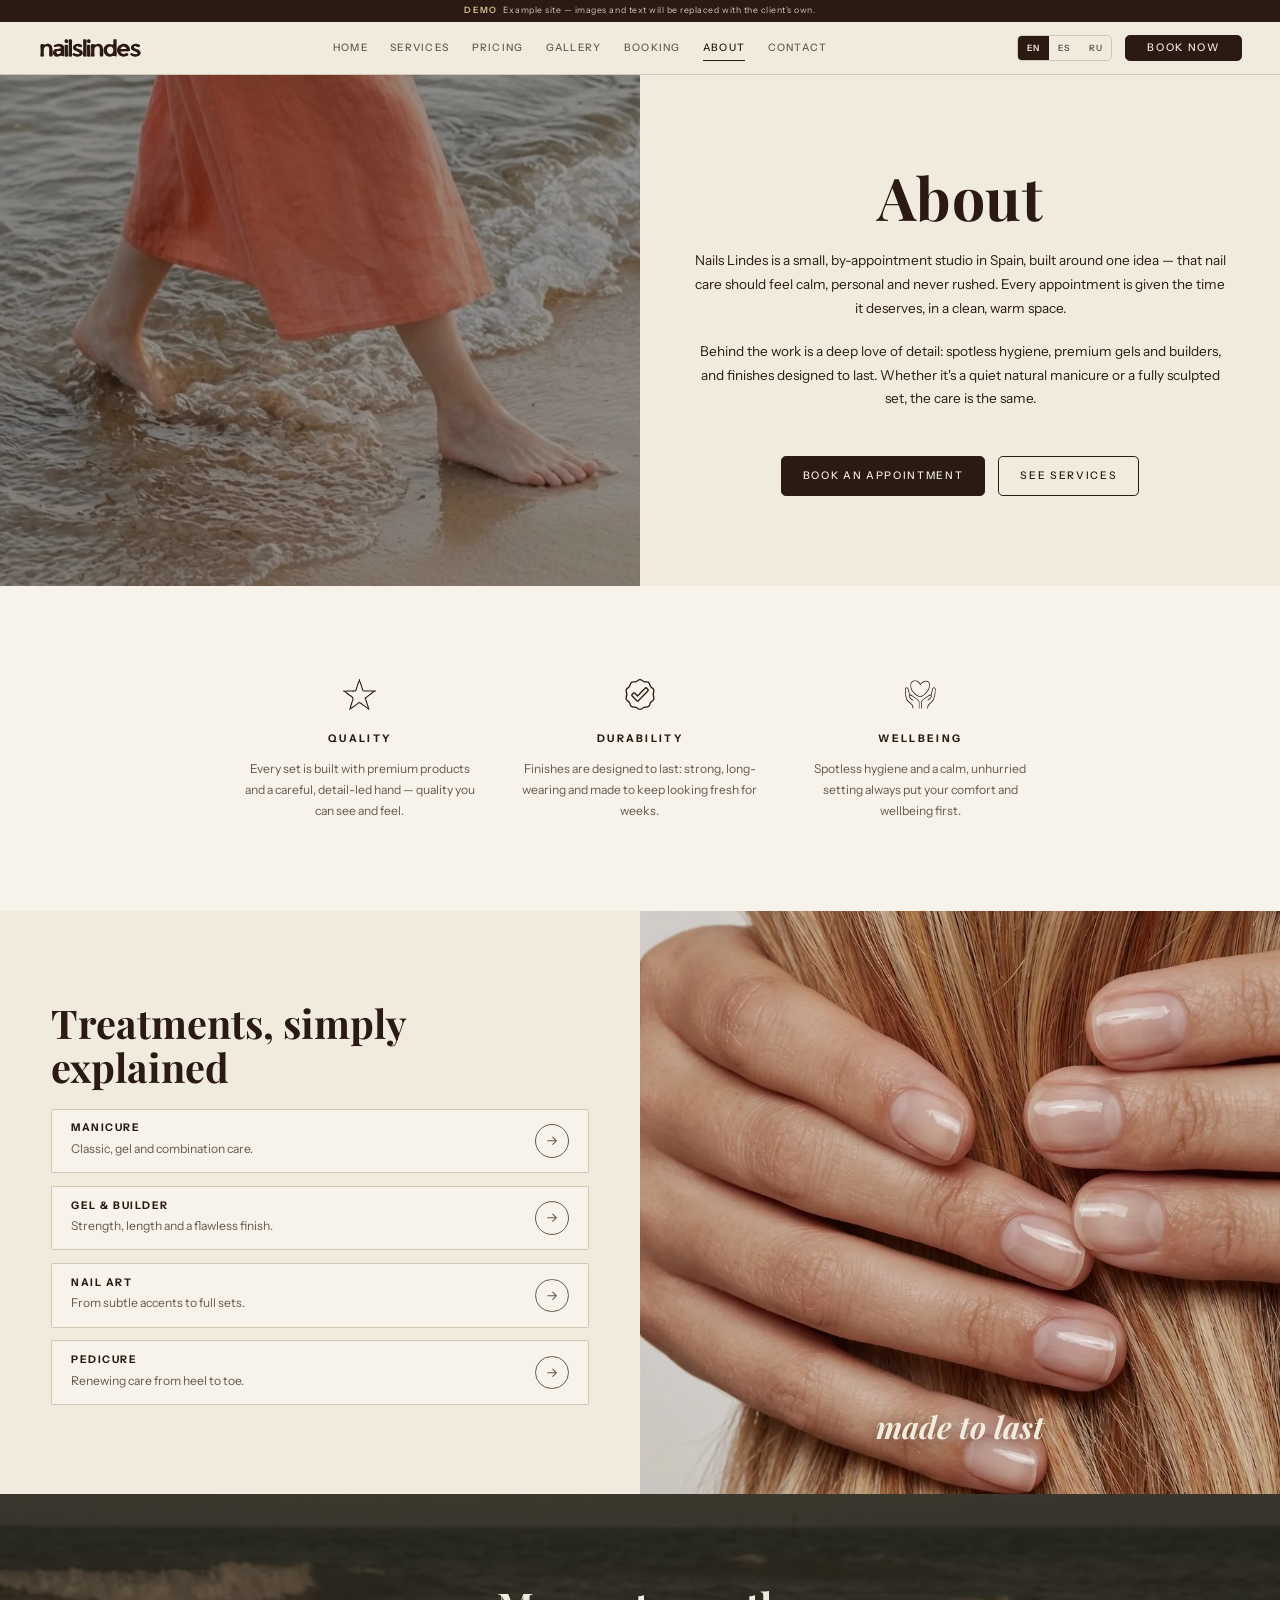
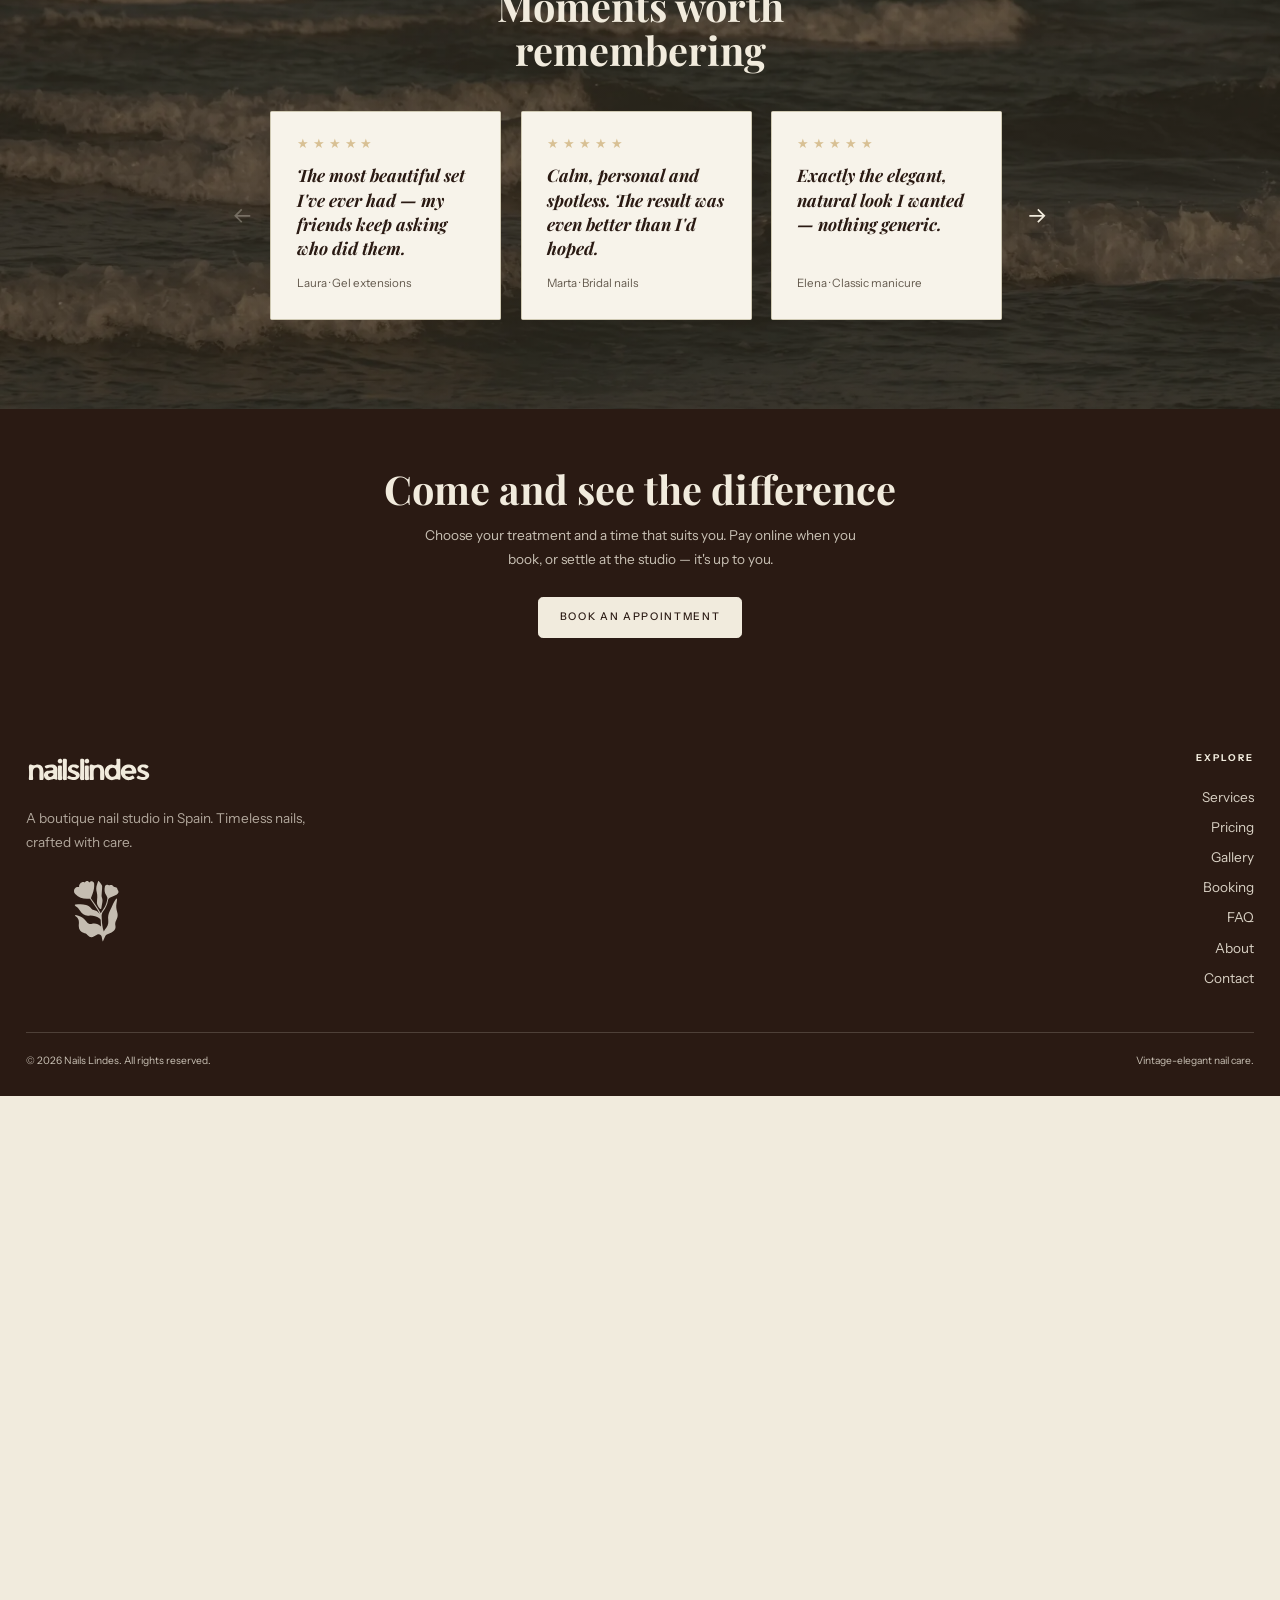
==== commit 107c6438: "Headings: switch serif font to Playfair Display (Cyrillic support); cache v=59" ====
--- a/about.html
+++ b/about.html
@@ -7,8 +7,8 @@
   <meta name="description" content="The story behind Nails Lindes — a small Spanish nail studio built on care, hygiene and a love of detail.">
   <link rel="preconnect" href="https://fonts.googleapis.com">
   <link rel="preconnect" href="https://fonts.gstatic.com" crossorigin>
-  <link href="https://fonts.googleapis.com/css2?family=Instrument+Sans:ital,wght@0,400;0,500;0,600;0,700;1,400&family=Instrument+Serif:ital@0;1&display=swap" rel="stylesheet">
-  <link rel="stylesheet" href="assets/css/styles.css?v=58">
+  <link href="https://fonts.googleapis.com/css2?family=Instrument+Sans:ital,wght@0,400;0,500;0,600;0,700;1,400&family=Playfair+Display:ital,wght@0,400;0,500;0,600;0,700;1,400;1,500;1,600&display=swap" rel="stylesheet">
+  <link rel="stylesheet" href="assets/css/styles.css?v=59">
   <link rel="icon" href="assets/logos/mark.svg" type="image/svg+xml">
 </head>
 <body>
@@ -46,7 +46,7 @@
   <main id="main">
     <!-- About intro: full-bleed split (image left / text right) -->
     <section class="fullsplit fullsplit--compact">
-      <div class="fullsplit__media reveal"><img src="assets/img/about-hero.webp?v=58" alt="About Nails Lindes" loading="lazy" width="1262" height="966"></div>
+      <div class="fullsplit__media reveal"><img src="assets/img/about-hero.webp?v=59" alt="About Nails Lindes" loading="lazy" width="1262" height="966"></div>
       <div class="fullsplit__body fullsplit__body--center reveal">
         <h1 data-i18n="about.heroTitle">About</h1>
         <p data-i18n="about.introBody1">Nails Lindes is a small, by-appointment studio in Spain, built around one idea — that nail care should feel calm, personal and never rushed. Every appointment is given the time it deserves, in a clean, warm space.</p>
@@ -63,17 +63,17 @@
       <div class="container">
         <div class="values-grid">
           <div class="value reveal">
-            <img class="value__icon" src="assets/graphics/val-quality.svg?v=58" alt="" width="48" height="48" loading="lazy">
+            <img class="value__icon" src="assets/graphics/val-quality.svg?v=59" alt="" width="48" height="48" loading="lazy">
             <h3 class="value__title" data-i18n="about.val1Title">Quality</h3>
             <p class="value__text" data-i18n="about.val1Body">Every set is built with premium products and a careful, detail-led hand — quality you can see and feel.</p>
           </div>
           <div class="value reveal">
-            <img class="value__icon" src="assets/graphics/val-durability.svg?v=58" alt="" width="48" height="48" loading="lazy">
+            <img class="value__icon" src="assets/graphics/val-durability.svg?v=59" alt="" width="48" height="48" loading="lazy">
             <h3 class="value__title" data-i18n="about.val2Title">Durability</h3>
             <p class="value__text" data-i18n="about.val2Body">Finishes are designed to last: strong, long-wearing and made to keep looking fresh for weeks.</p>
           </div>
           <div class="value reveal">
-            <img class="value__icon" src="assets/graphics/val-wellbeing.svg?v=58" alt="" width="48" height="48" loading="lazy">
+            <img class="value__icon" src="assets/graphics/val-wellbeing.svg?v=59" alt="" width="48" height="48" loading="lazy">
             <h3 class="value__title" data-i18n="about.val3Title">Wellbeing</h3>
             <p class="value__text" data-i18n="about.val3Body">Spotless hygiene and a calm, unhurried setting always put your comfort and wellbeing first.</p>
           </div>
@@ -105,7 +105,7 @@
         </ul>
       </div>
       <div class="fullsplit__media reveal">
-        <img src="assets/img/treat-ref.webp?v=58" alt="Manicure result at Nails Lindes" loading="lazy" width="900" height="1200">
+        <img src="assets/img/treat-ref.webp?v=59" alt="Manicure result at Nails Lindes" loading="lazy" width="900" height="1200">
         <span class="fullsplit__script">made to last</span>
       </div>
     </section>
@@ -202,8 +202,8 @@
     </div>
   </footer>
 
-  <script src="assets/js/config.js?v=58"></script>
-  <script src="assets/js/i18n.js?v=58"></script>
-  <script src="assets/js/main.js?v=58"></script>
+  <script src="assets/js/config.js?v=59"></script>
+  <script src="assets/js/i18n.js?v=59"></script>
+  <script src="assets/js/main.js?v=59"></script>
 </body>
 </html>
--- a/assets/css/styles.css
+++ b/assets/css/styles.css
@@ -24,7 +24,7 @@
   --accent-cool:   var(--color-cadet);
 
   /* Typography */
-  --font-serif: "Instrument Serif", "Times New Roman", serif;
+  --font-serif: "Playfair Display", "Times New Roman", serif;
   --font-sans:  "Instrument Sans", "Helvetica Neue", Arial, sans-serif;
 
   --tracking-wide:  0.16em;
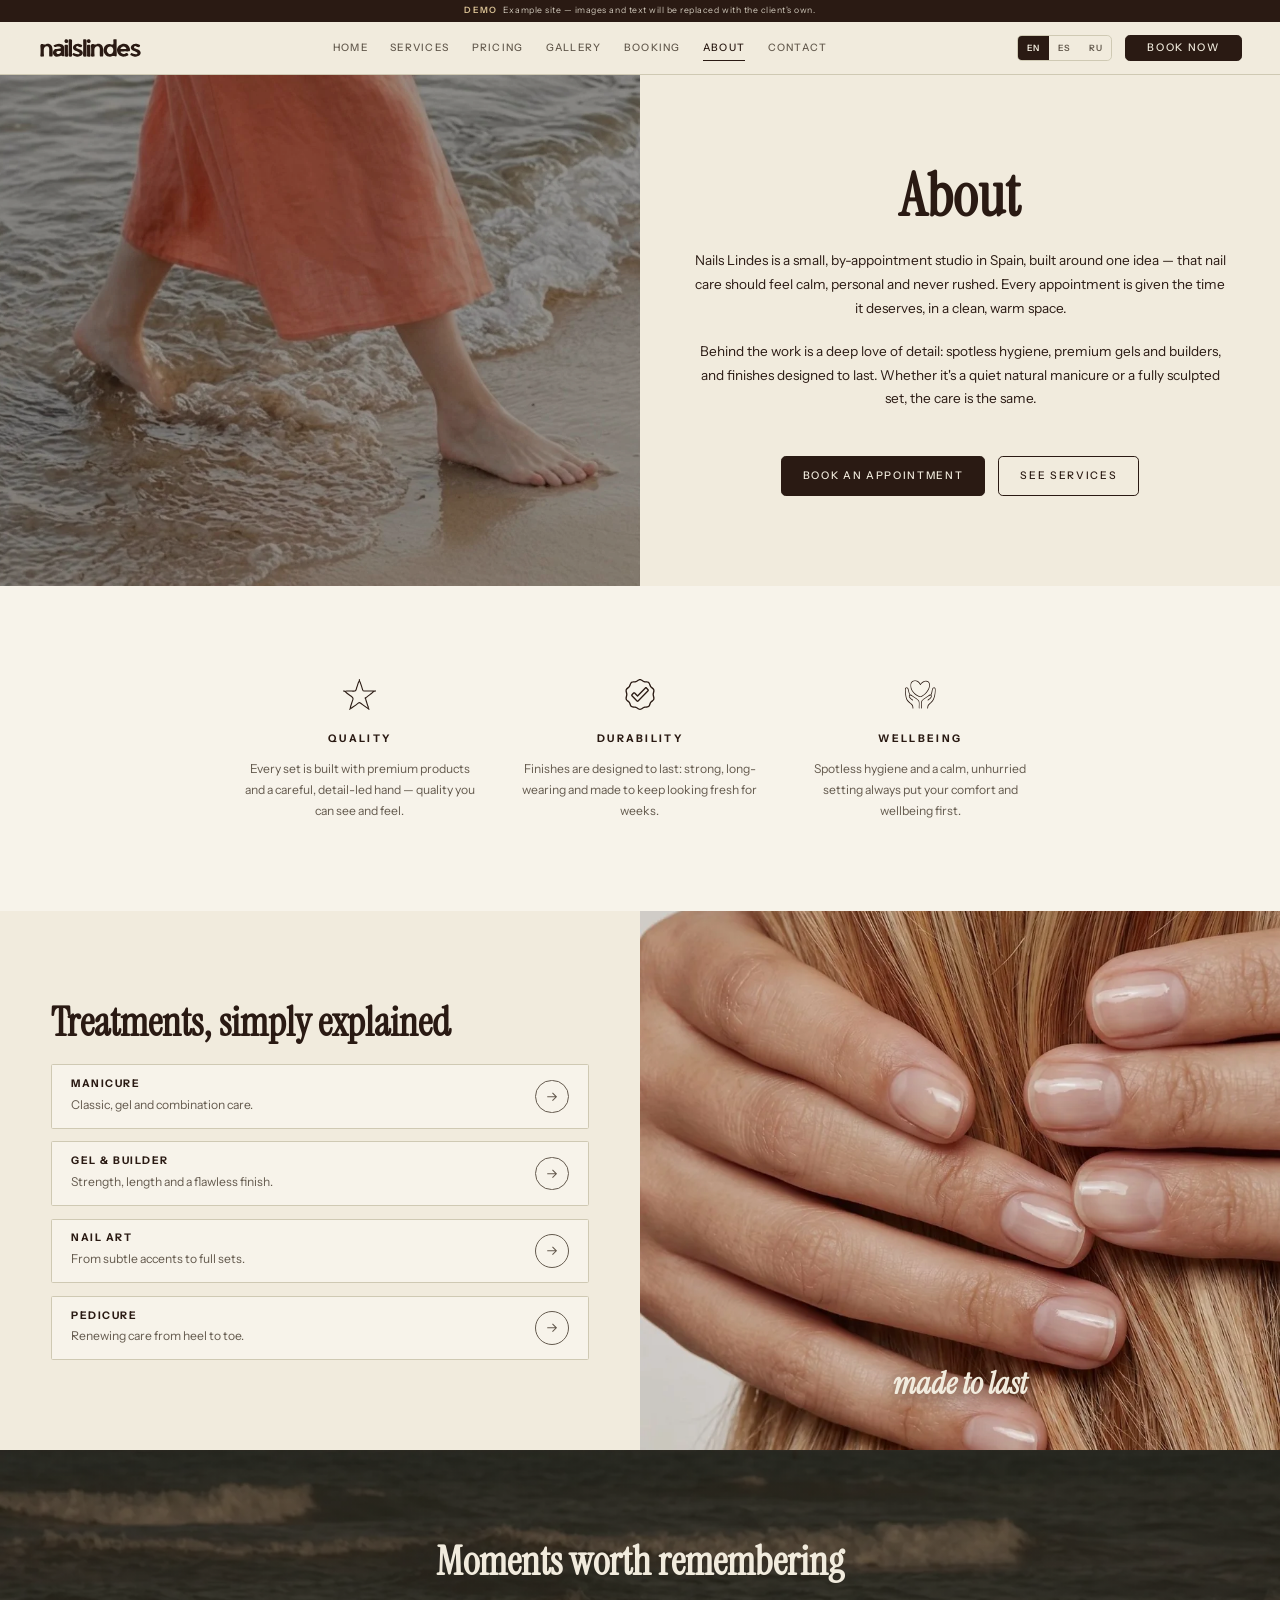
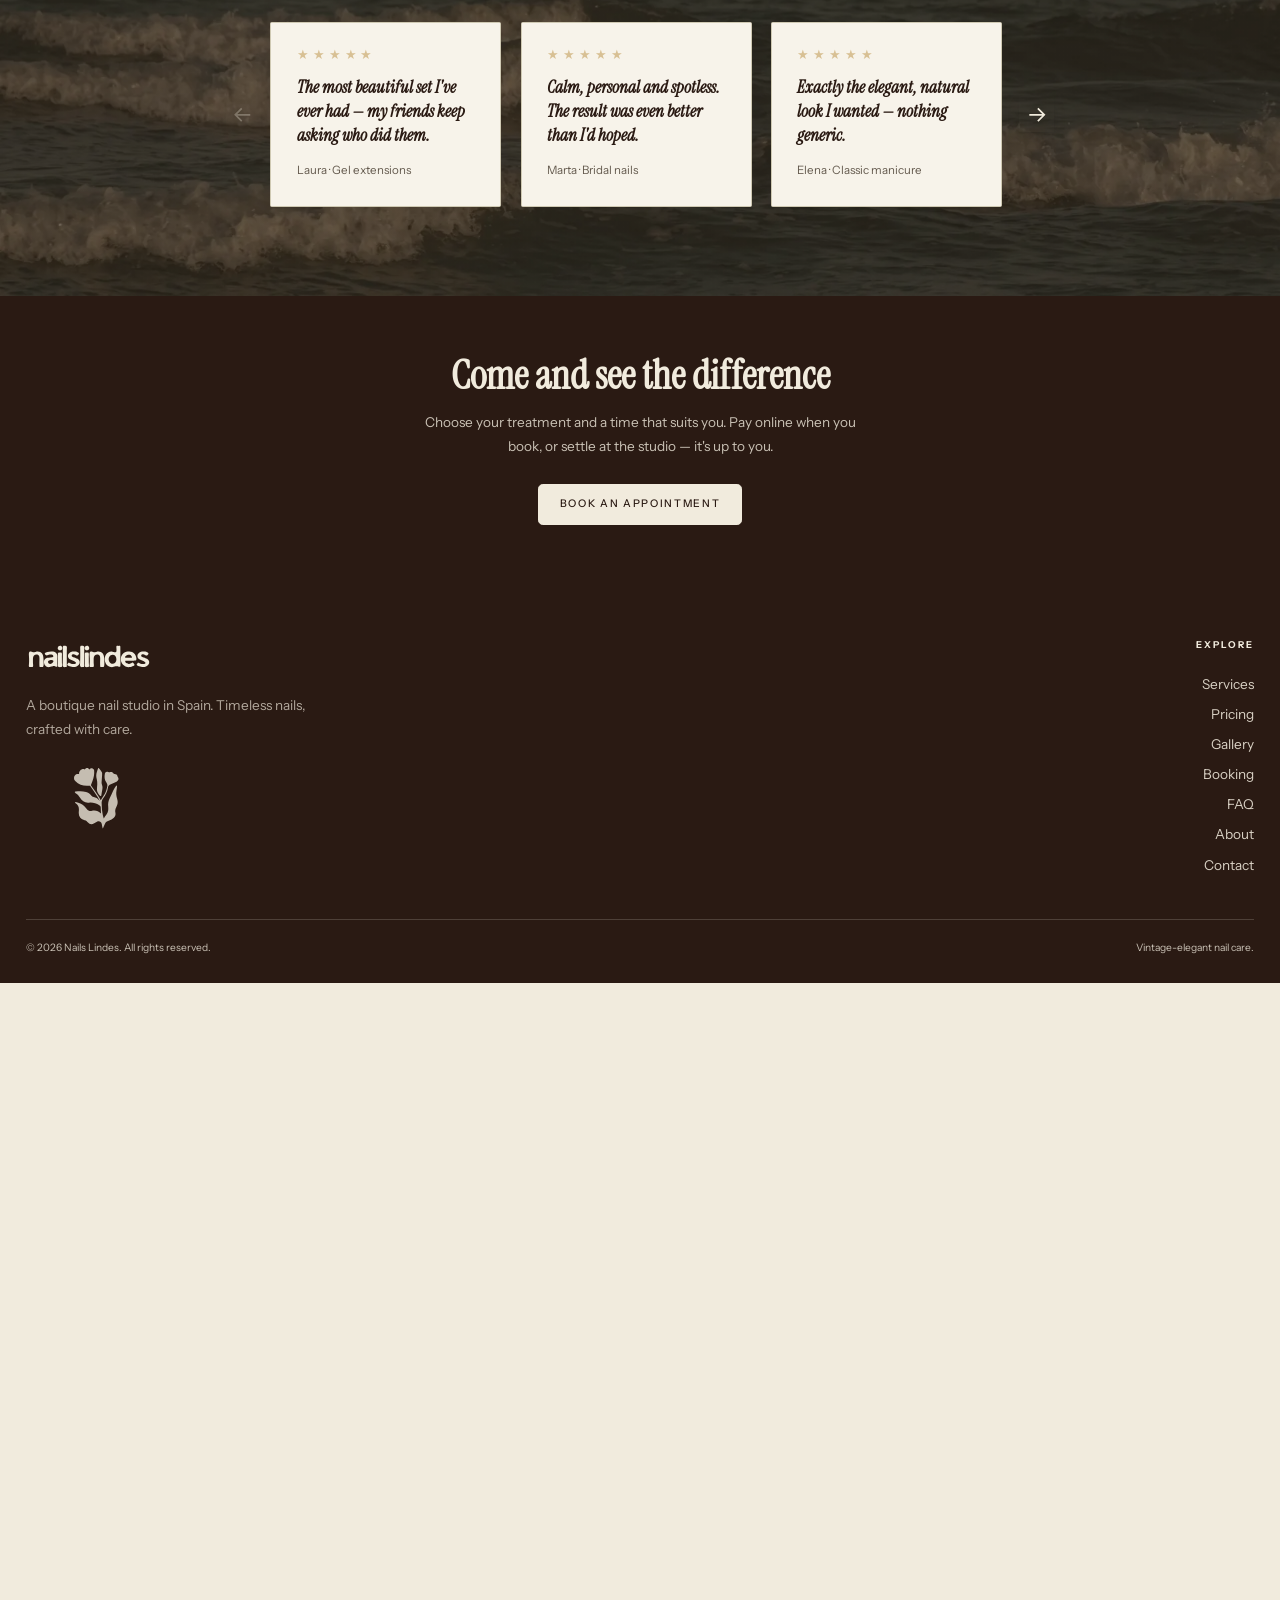
==== commit 1ea099fb: "Revert headings to Instrument Serif (EN/ES); remove faux-bold from Russian serif headings only; cach" ====
--- a/about.html
+++ b/about.html
@@ -7,8 +7,8 @@
   <meta name="description" content="The story behind Nails Lindes — a small Spanish nail studio built on care, hygiene and a love of detail.">
   <link rel="preconnect" href="https://fonts.googleapis.com">
   <link rel="preconnect" href="https://fonts.gstatic.com" crossorigin>
-  <link href="https://fonts.googleapis.com/css2?family=Instrument+Sans:ital,wght@0,400;0,500;0,600;0,700;1,400&family=Playfair+Display:ital,wght@0,400;0,500;0,600;0,700;1,400;1,500;1,600&display=swap" rel="stylesheet">
-  <link rel="stylesheet" href="assets/css/styles.css?v=59">
+  <link href="https://fonts.googleapis.com/css2?family=Instrument+Sans:ital,wght@0,400;0,500;0,600;0,700;1,400&family=Instrument+Serif:ital@0;1&display=swap" rel="stylesheet">
+  <link rel="stylesheet" href="assets/css/styles.css?v=60">
   <link rel="icon" href="assets/logos/mark.svg" type="image/svg+xml">
 </head>
 <body>
@@ -46,7 +46,7 @@
   <main id="main">
     <!-- About intro: full-bleed split (image left / text right) -->
     <section class="fullsplit fullsplit--compact">
-      <div class="fullsplit__media reveal"><img src="assets/img/about-hero.webp?v=59" alt="About Nails Lindes" loading="lazy" width="1262" height="966"></div>
+      <div class="fullsplit__media reveal"><img src="assets/img/about-hero.webp?v=60" alt="About Nails Lindes" loading="lazy" width="1262" height="966"></div>
       <div class="fullsplit__body fullsplit__body--center reveal">
         <h1 data-i18n="about.heroTitle">About</h1>
         <p data-i18n="about.introBody1">Nails Lindes is a small, by-appointment studio in Spain, built around one idea — that nail care should feel calm, personal and never rushed. Every appointment is given the time it deserves, in a clean, warm space.</p>
@@ -63,17 +63,17 @@
       <div class="container">
         <div class="values-grid">
           <div class="value reveal">
-            <img class="value__icon" src="assets/graphics/val-quality.svg?v=59" alt="" width="48" height="48" loading="lazy">
+            <img class="value__icon" src="assets/graphics/val-quality.svg?v=60" alt="" width="48" height="48" loading="lazy">
             <h3 class="value__title" data-i18n="about.val1Title">Quality</h3>
             <p class="value__text" data-i18n="about.val1Body">Every set is built with premium products and a careful, detail-led hand — quality you can see and feel.</p>
           </div>
           <div class="value reveal">
-            <img class="value__icon" src="assets/graphics/val-durability.svg?v=59" alt="" width="48" height="48" loading="lazy">
+            <img class="value__icon" src="assets/graphics/val-durability.svg?v=60" alt="" width="48" height="48" loading="lazy">
             <h3 class="value__title" data-i18n="about.val2Title">Durability</h3>
             <p class="value__text" data-i18n="about.val2Body">Finishes are designed to last: strong, long-wearing and made to keep looking fresh for weeks.</p>
           </div>
           <div class="value reveal">
-            <img class="value__icon" src="assets/graphics/val-wellbeing.svg?v=59" alt="" width="48" height="48" loading="lazy">
+            <img class="value__icon" src="assets/graphics/val-wellbeing.svg?v=60" alt="" width="48" height="48" loading="lazy">
             <h3 class="value__title" data-i18n="about.val3Title">Wellbeing</h3>
             <p class="value__text" data-i18n="about.val3Body">Spotless hygiene and a calm, unhurried setting always put your comfort and wellbeing first.</p>
           </div>
@@ -105,7 +105,7 @@
         </ul>
       </div>
       <div class="fullsplit__media reveal">
-        <img src="assets/img/treat-ref.webp?v=59" alt="Manicure result at Nails Lindes" loading="lazy" width="900" height="1200">
+        <img src="assets/img/treat-ref.webp?v=60" alt="Manicure result at Nails Lindes" loading="lazy" width="900" height="1200">
         <span class="fullsplit__script">made to last</span>
       </div>
     </section>
@@ -202,8 +202,8 @@
     </div>
   </footer>
 
-  <script src="assets/js/config.js?v=59"></script>
-  <script src="assets/js/i18n.js?v=59"></script>
-  <script src="assets/js/main.js?v=59"></script>
+  <script src="assets/js/config.js?v=60"></script>
+  <script src="assets/js/i18n.js?v=60"></script>
+  <script src="assets/js/main.js?v=60"></script>
 </body>
 </html>
--- a/assets/css/styles.css
+++ b/assets/css/styles.css
@@ -24,7 +24,7 @@
   --accent-cool:   var(--color-cadet);
 
   /* Typography */
-  --font-serif: "Playfair Display", "Times New Roman", serif;
+  --font-serif: "Instrument Serif", "Times New Roman", serif;
   --font-sans:  "Instrument Sans", "Helvetica Neue", Arial, sans-serif;
 
   --tracking-wide:  0.16em;
@@ -1679,3 +1679,15 @@
 
 /* Quote band: bold */
 .quote-band__mark { font-weight: 700 !important; }
+
+/* Russian: remove the (faux) bold from serif headings — Cyrillic reads better unbolded */
+html[lang="ru"] h1, html[lang="ru"] h2, html[lang="ru"] h3,
+html[lang="ru"] h4, html[lang="ru"] h5, html[lang="ru"] h6,
+html[lang="ru"] .brand__name, html[lang="ru"] .svc-card__title,
+html[lang="ru"] .price-item__name, html[lang="ru"] .price-item__price,
+html[lang="ru"] .card__title, html[lang="ru"] .stat__num,
+html[lang="ru"] .quote-band__mark, html[lang="ru"] .testi-card blockquote,
+html[lang="ru"] .faq__item summary, html[lang="ru"] .striped-band .band-sub,
+html[lang="ru"] .fullsplit__script {
+  font-weight: 400 !important;
+}
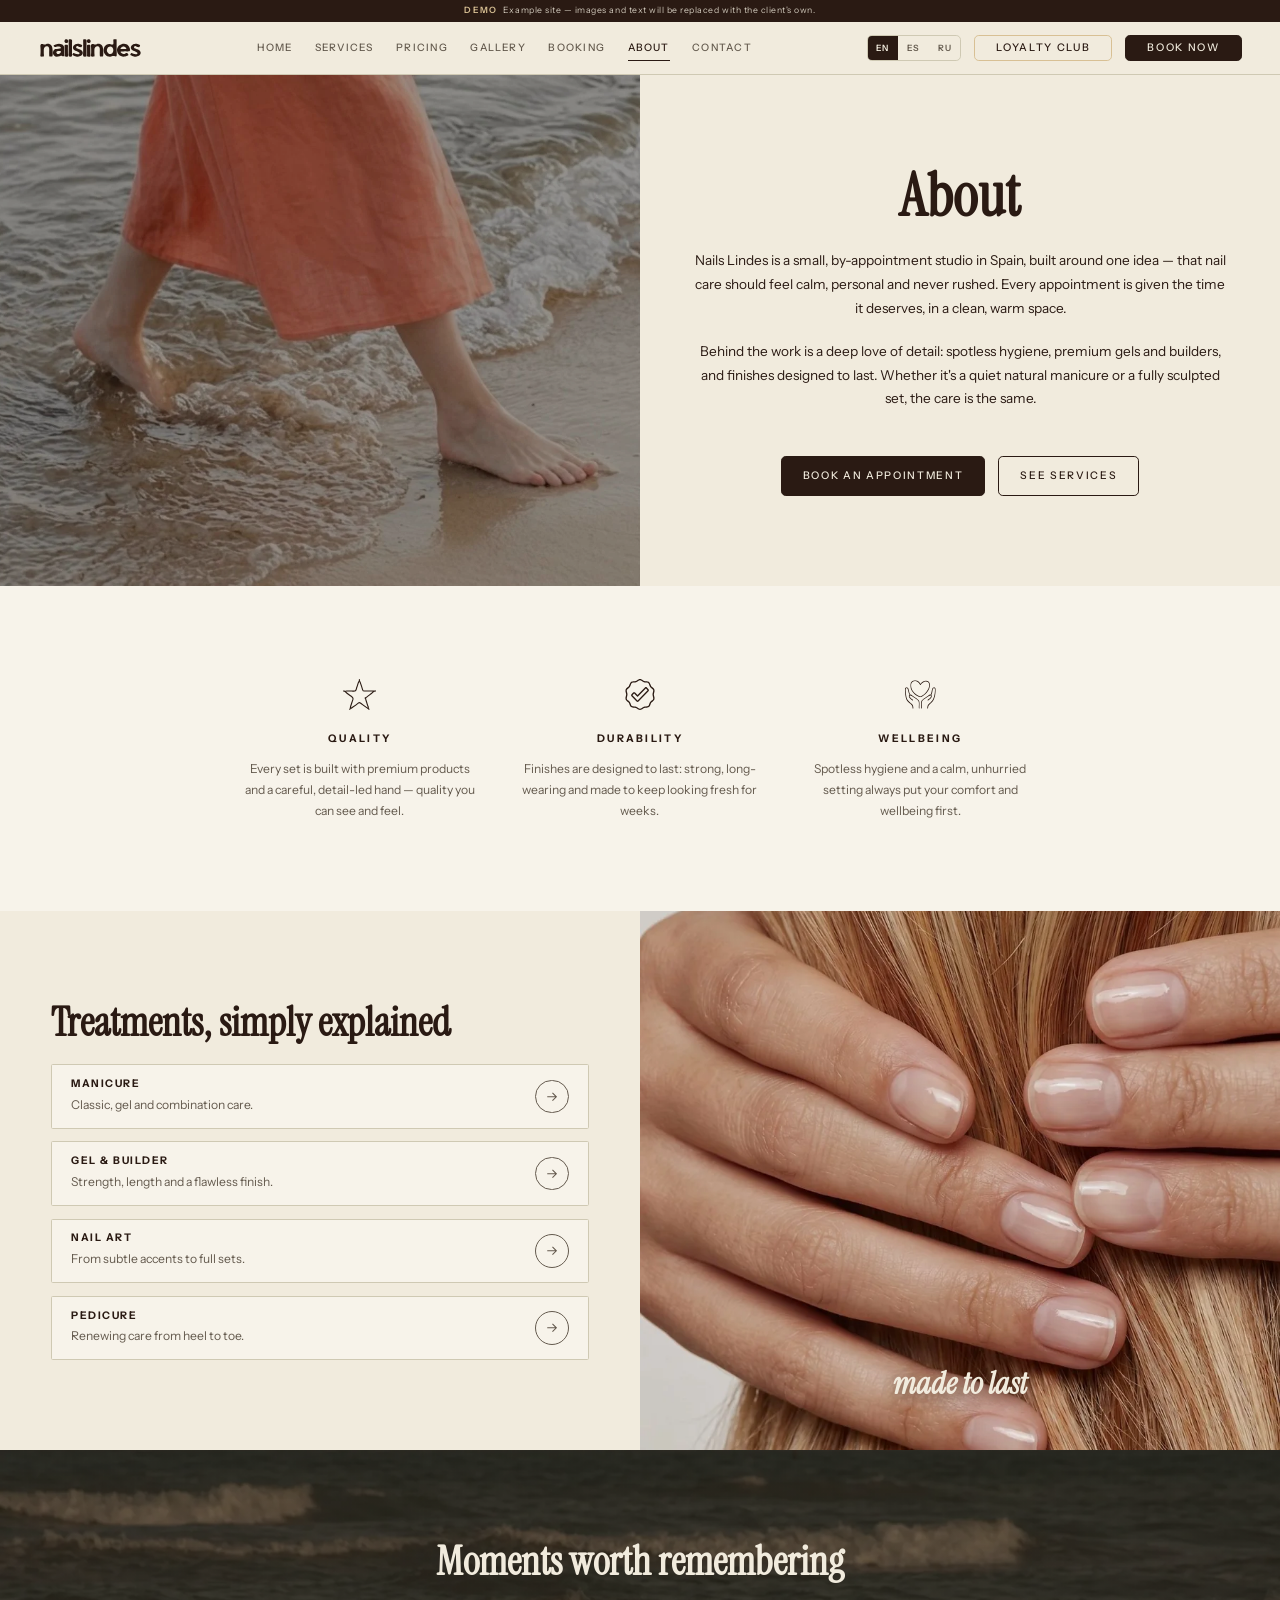
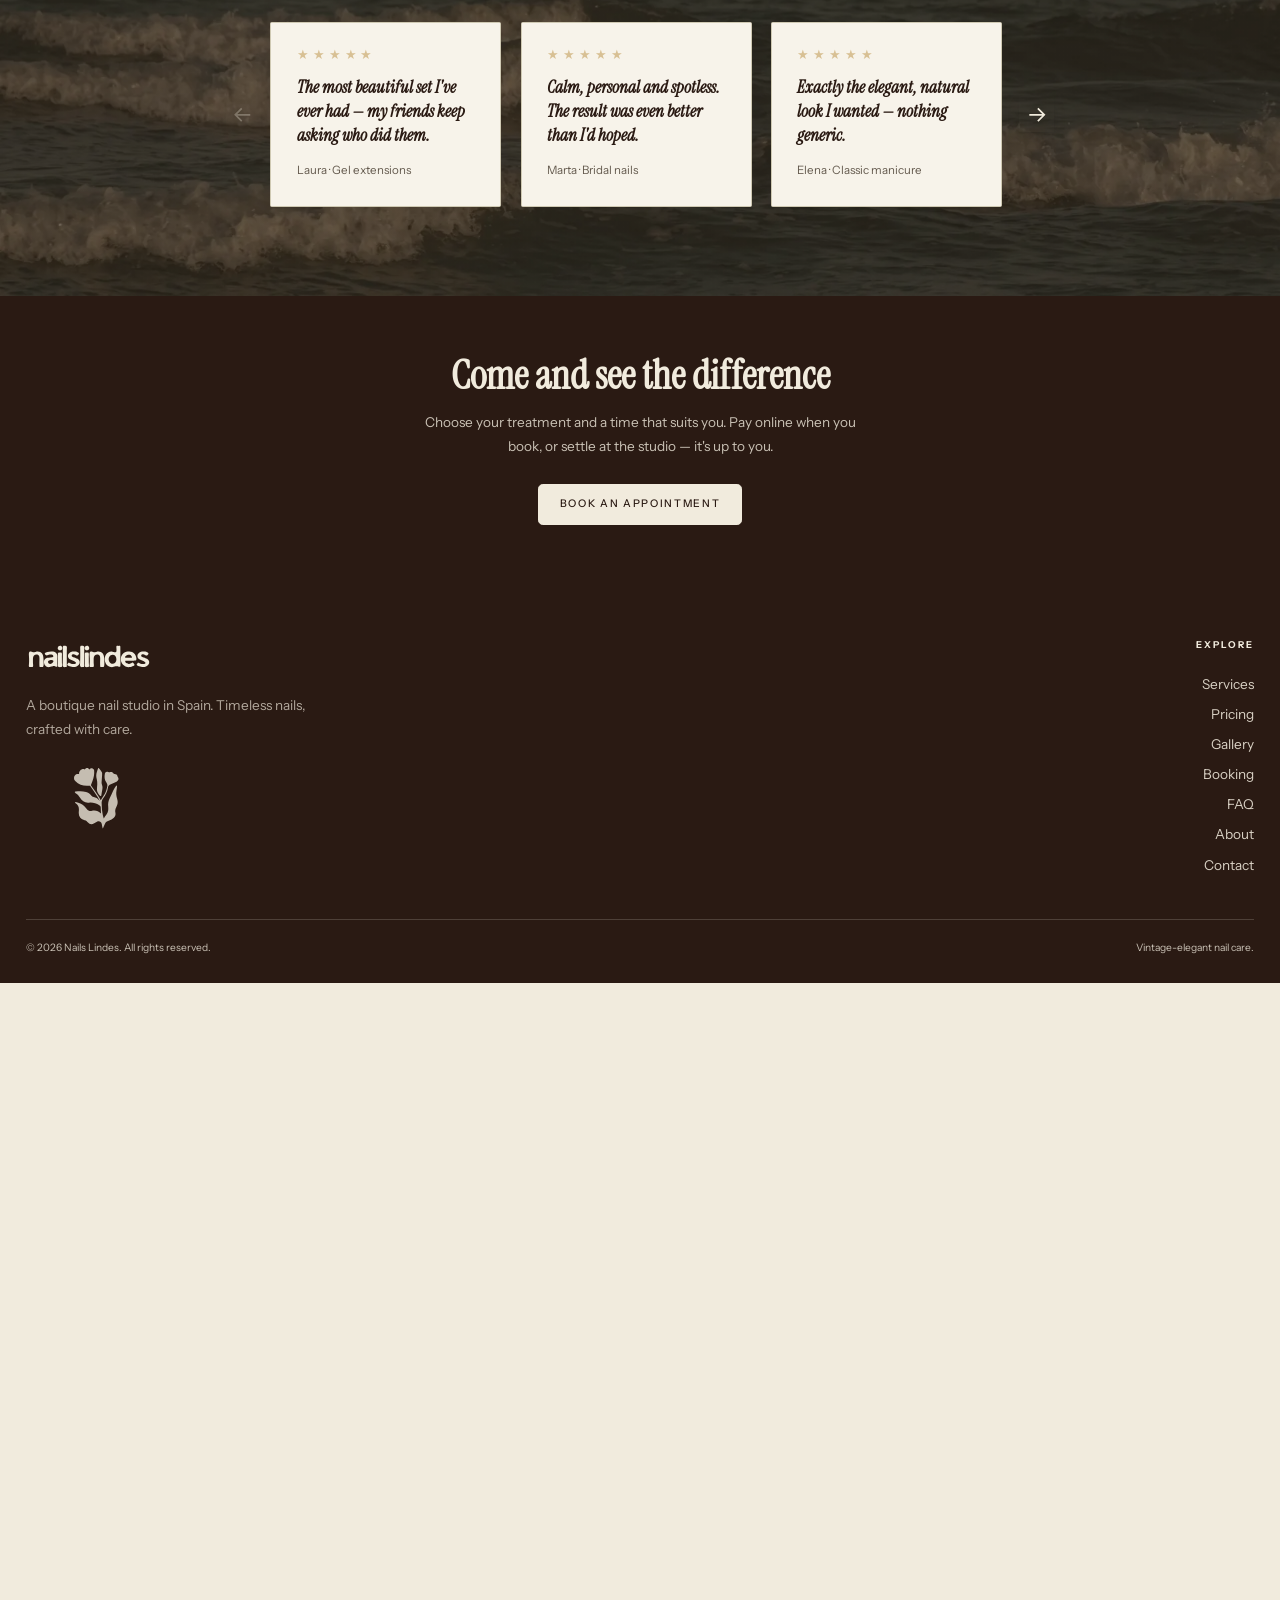
==== commit add33781: "Add loyalty club button and modal to header Add a pale, light-filled "Loyalty club" button next to B" ====
--- a/about.html
+++ b/about.html
@@ -37,6 +37,7 @@
           <button class="lang__btn" data-lang="es" type="button">ES</button>
           <button class="lang__btn" data-lang="ru" type="button">RU</button>
         </div>
+        <button class="btn btn--loyalty" type="button" data-loyalty-open aria-haspopup="dialog" data-i18n="loyalty.open">Loyalty club</button>
         <a class="btn" href="booking.html" data-i18n="cta.book">Book now</a>
         <button class="burger" aria-label="Menu" aria-expanded="false" aria-controls="nav"><span></span><span></span><span></span></button>
       </div>
--- a/assets/css/styles.css
+++ b/assets/css/styles.css
@@ -166,6 +166,17 @@
 .btn--light { --btn-bg: var(--color-beige); --btn-fg: var(--color-coffee); }
 .btn--light:hover { background: transparent; color: var(--color-beige); border-color: var(--color-beige); }
 .btn--block { width: 100%; }
+/* Loyalty: a pale, light-filled button that reads next to the dark Book button */
+.btn--loyalty { --btn-bg: var(--color-beige); --btn-fg: var(--color-coffee); border-color: var(--color-tan); }
+.btn--loyalty:hover { background: var(--color-tan); color: var(--color-coffee); border-color: var(--color-tan); transform: translateY(-2px); }
+
+/* The loyalty opener lives in the header on desktop and in the slide-in menu on
+   mobile — never both at once. */
+.nav__link--loyalty { display: none; }
+@media (max-width: 940px) {
+  .header-actions .btn--loyalty { display: none; }
+  .nav__link--loyalty { display: block; }
+}
 
 .link-arrow {
   display: inline-flex;
@@ -1012,6 +1023,9 @@
   background: var(--color-beige); color: var(--color-coffee); border-color: var(--color-beige);
 }
 body.home .site-header:not(.is-scrolled) .header-actions > .btn:hover { background: transparent; color: var(--color-beige); }
+/* Loyalty stays outlined over the hero so it doesn't merge with the solid Book button */
+body.home .site-header:not(.is-scrolled) .header-actions > .btn--loyalty { background: transparent; color: var(--color-beige); border-color: var(--color-beige); }
+body.home .site-header:not(.is-scrolled) .header-actions > .btn--loyalty:hover { background: var(--color-beige); color: var(--color-coffee); }
 body.home .site-header:not(.is-scrolled) .burger { border-color: rgba(241, 235, 221, .5); }
 body.home .site-header:not(.is-scrolled) .burger span { background: var(--color-beige); }
 
@@ -1691,3 +1705,131 @@
 html[lang="ru"] .fullsplit__script {
   font-weight: 400 !important;
 }
+
+/* ==========================================================================
+   Loyalty club modal
+   ========================================================================== */
+.loyalty-overlay {
+  position: fixed;
+  inset: 0;
+  z-index: 200;
+  display: flex;
+  align-items: center;
+  justify-content: center;
+  padding: var(--space-4);
+  background: rgba(42, 26, 19, 0.55);
+  -webkit-backdrop-filter: blur(4px);
+  backdrop-filter: blur(4px);
+  opacity: 0;
+  visibility: hidden;
+  transition: opacity .3s var(--ease), visibility .3s var(--ease);
+}
+.loyalty-overlay.is-open { opacity: 1; visibility: visible; }
+
+.loyalty-modal {
+  position: relative;
+  display: grid;
+  grid-template-columns: 1fr 1fr;
+  width: min(920px, 100%);
+  max-height: min(90vh, 660px);
+  overflow: hidden;
+  background: var(--color-beige);
+  border-radius: calc(var(--radius) * 6);
+  box-shadow: var(--shadow-soft);
+  transform: translateY(14px) scale(.985);
+  transition: transform .35s var(--ease);
+}
+.loyalty-overlay.is-open .loyalty-modal { transform: none; }
+
+.loyalty-modal__media { position: relative; background: var(--color-silver); }
+.loyalty-modal__media img { width: 100%; height: 100%; object-fit: cover; display: block; }
+
+.loyalty-modal__body {
+  padding: var(--space-5);
+  display: flex;
+  flex-direction: column;
+  gap: var(--space-2);
+  overflow-y: auto;
+}
+.loyalty-eyebrow {
+  text-transform: uppercase;
+  letter-spacing: var(--tracking-wide);
+  font-size: .72rem;
+  font-weight: 600;
+  color: var(--color-stone);
+}
+.loyalty-modal__body h2 { margin: 0; }
+.loyalty-modal__body > p { margin: 0; color: var(--color-stone); }
+
+.loyalty-benefits {
+  list-style: none;
+  margin: .2rem 0;
+  padding: 0;
+  display: flex;
+  flex-direction: column;
+  gap: .7rem;
+}
+.loyalty-benefits li { position: relative; padding-left: 1.6rem; }
+.loyalty-benefits li::before {
+  content: "";
+  position: absolute;
+  left: 0;
+  top: .45em;
+  width: .5rem;
+  height: .5rem;
+  border-radius: 50%;
+  background: var(--color-tan);
+}
+
+.loyalty-modal__body .btn { margin-top: var(--space-2); }
+
+.loyalty-note {
+  margin: 0;
+  font-size: .78rem;
+  line-height: 1.5;
+  color: var(--color-stone);
+  border-radius: var(--radius);
+  transition: background .3s var(--ease), color .3s var(--ease);
+}
+.loyalty-note.is-flash {
+  animation: loyaltyFlash 1.2s var(--ease);
+}
+@keyframes loyaltyFlash {
+  0%   { background: color-mix(in srgb, var(--color-tan) 60%, transparent); color: var(--color-coffee); }
+  100% { background: transparent; color: var(--color-stone); }
+}
+
+.loyalty-close {
+  position: absolute;
+  top: .8rem;
+  right: .8rem;
+  z-index: 1;
+  display: inline-flex;
+  align-items: center;
+  justify-content: center;
+  width: 38px;
+  height: 38px;
+  border: 1px solid var(--line);
+  border-radius: 50%;
+  background: color-mix(in srgb, var(--color-beige) 88%, transparent);
+  color: var(--color-coffee);
+  cursor: pointer;
+  transition: background .3s var(--ease), transform .3s var(--ease);
+}
+.loyalty-close:hover { background: var(--color-tan); transform: rotate(90deg); }
+.loyalty-close svg { width: 18px; height: 18px; }
+
+@media (max-width: 720px) {
+  .loyalty-modal { grid-template-columns: 1fr; max-height: 88vh; }
+  .loyalty-modal__media { height: 180px; }
+  .loyalty-modal__body { padding: var(--space-4); }
+}
+
+@media (prefers-reduced-motion: reduce) {
+  .loyalty-overlay,
+  .loyalty-modal,
+  .loyalty-close,
+  .loyalty-note { transition: none; }
+  .loyalty-note.is-flash { animation: none; }
+  .loyalty-close:hover { transform: none; }
+}
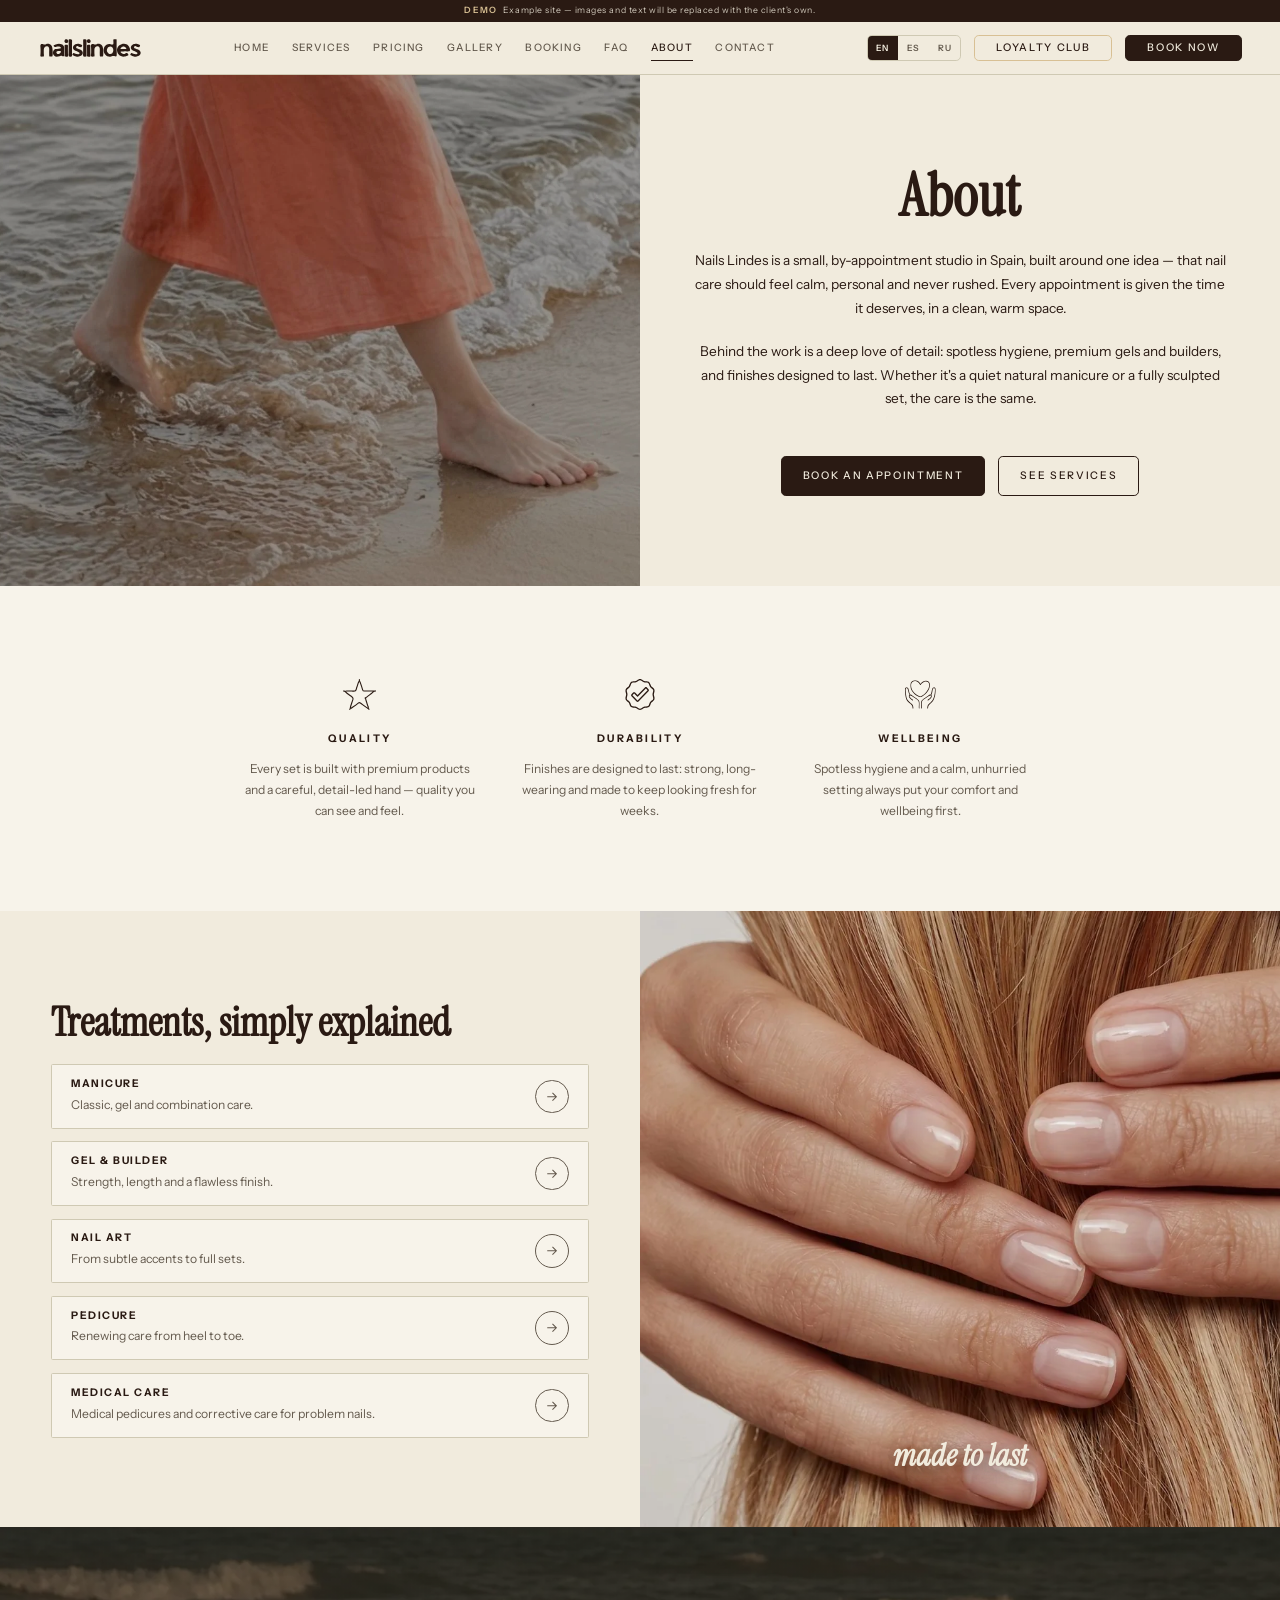
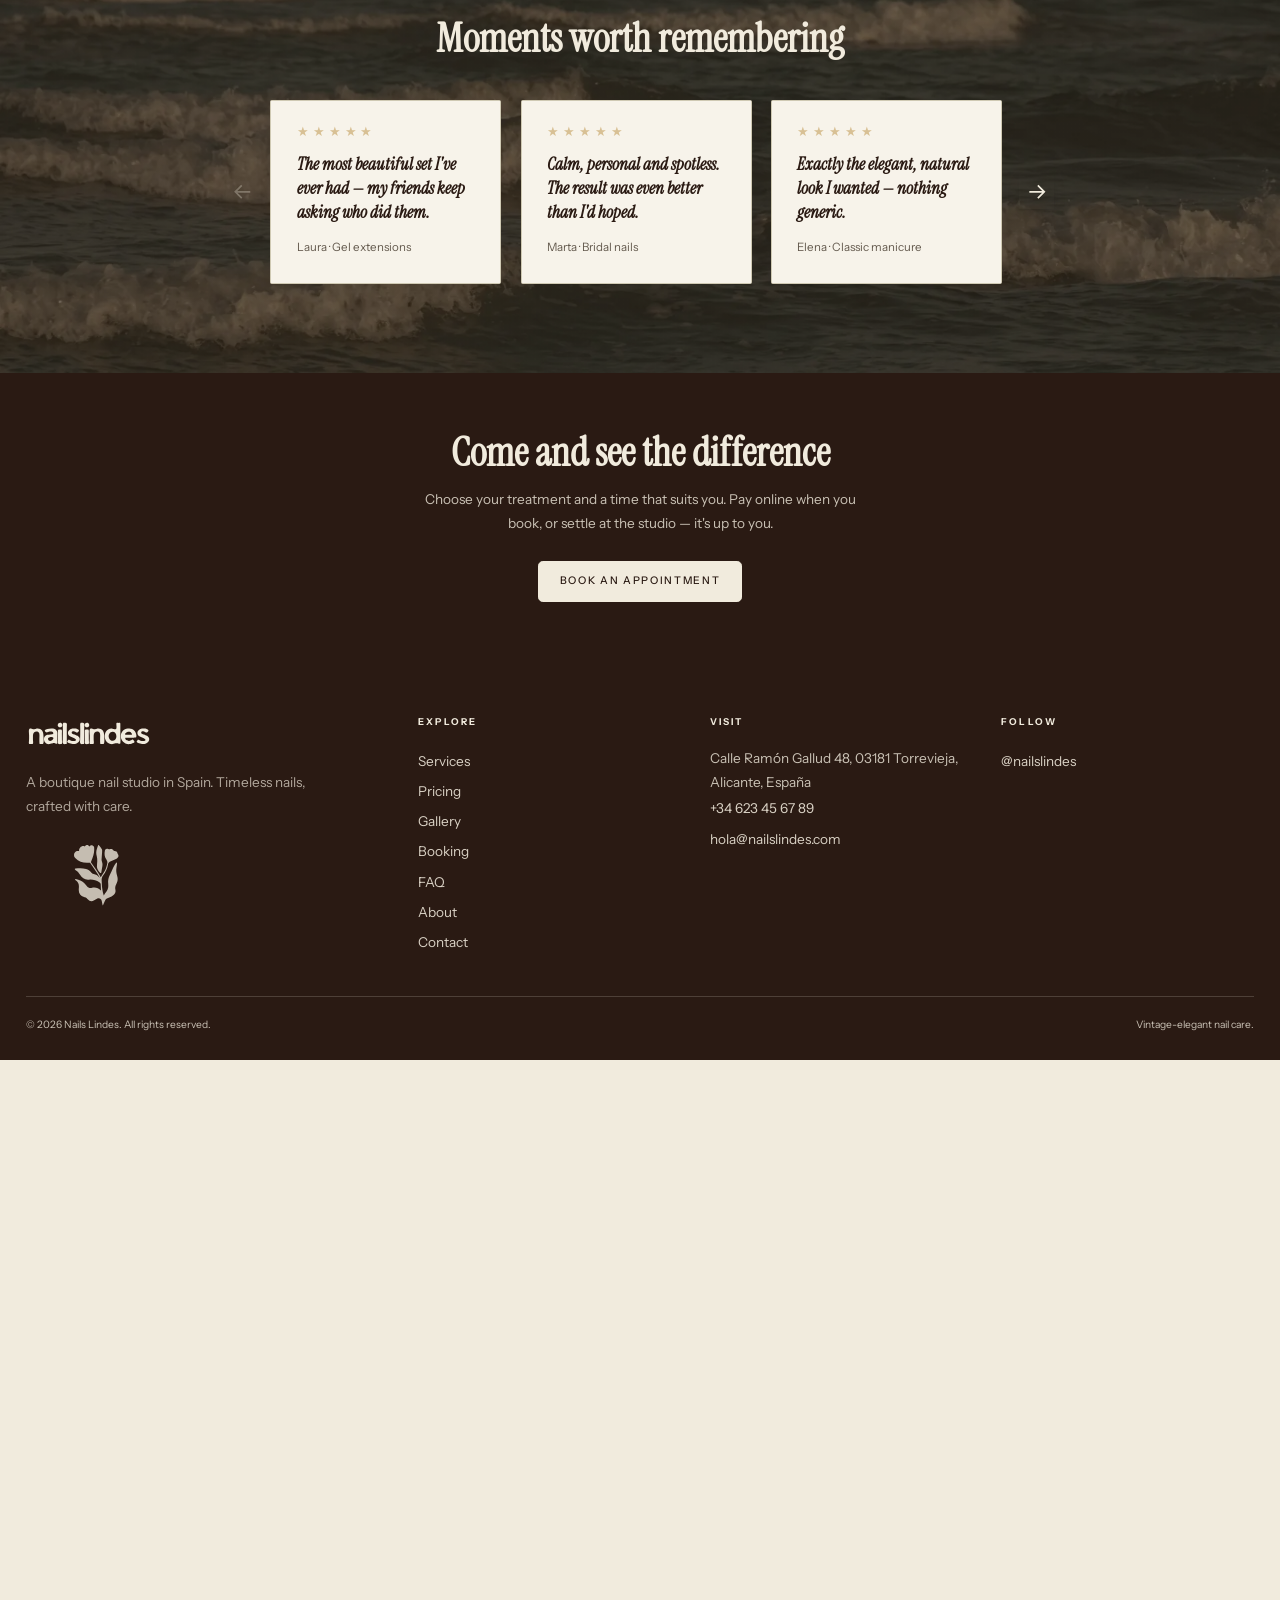
==== commit 046b2d95: "Unify founding year, add FAQ nav + Torrevieja details, expand footer & treatments - Set founding yea" ====
--- a/about.html
+++ b/about.html
@@ -8,7 +8,7 @@
   <link rel="preconnect" href="https://fonts.googleapis.com">
   <link rel="preconnect" href="https://fonts.gstatic.com" crossorigin>
   <link href="https://fonts.googleapis.com/css2?family=Instrument+Sans:ital,wght@0,400;0,500;0,600;0,700;1,400&family=Instrument+Serif:ital@0;1&display=swap" rel="stylesheet">
-  <link rel="stylesheet" href="assets/css/styles.css?v=60">
+  <link rel="stylesheet" href="assets/css/styles.css?v=61">
   <link rel="icon" href="assets/logos/mark.svg" type="image/svg+xml">
 </head>
 <body>
@@ -28,6 +28,7 @@
         <a class="nav__link" href="pricing.html" data-i18n="nav.pricing">Pricing</a>
         <a class="nav__link" href="gallery.html" data-i18n="nav.gallery">Gallery</a>
         <a class="nav__link" href="booking.html" data-i18n="nav.booking">Booking</a>
+        <a class="nav__link" href="faq.html" data-i18n="nav.faq">FAQ</a>
         <a class="nav__link" href="about.html" aria-current="page" data-i18n="nav.about">About</a>
         <a class="nav__link" href="contact.html" data-i18n="nav.contact">Contact</a>
       </nav>
@@ -47,7 +48,7 @@
   <main id="main">
     <!-- About intro: full-bleed split (image left / text right) -->
     <section class="fullsplit fullsplit--compact">
-      <div class="fullsplit__media reveal"><img src="assets/img/about-hero.webp?v=60" alt="About Nails Lindes" loading="lazy" width="1262" height="966"></div>
+      <div class="fullsplit__media reveal"><img src="assets/img/about-hero.webp?v=61" alt="About Nails Lindes" loading="lazy" width="1262" height="966"></div>
       <div class="fullsplit__body fullsplit__body--center reveal">
         <h1 data-i18n="about.heroTitle">About</h1>
         <p data-i18n="about.introBody1">Nails Lindes is a small, by-appointment studio in Spain, built around one idea — that nail care should feel calm, personal and never rushed. Every appointment is given the time it deserves, in a clean, warm space.</p>
@@ -64,17 +65,17 @@
       <div class="container">
         <div class="values-grid">
           <div class="value reveal">
-            <img class="value__icon" src="assets/graphics/val-quality.svg?v=60" alt="" width="48" height="48" loading="lazy">
+            <img class="value__icon" src="assets/graphics/val-quality.svg?v=61" alt="" width="48" height="48" loading="lazy">
             <h3 class="value__title" data-i18n="about.val1Title">Quality</h3>
             <p class="value__text" data-i18n="about.val1Body">Every set is built with premium products and a careful, detail-led hand — quality you can see and feel.</p>
           </div>
           <div class="value reveal">
-            <img class="value__icon" src="assets/graphics/val-durability.svg?v=60" alt="" width="48" height="48" loading="lazy">
+            <img class="value__icon" src="assets/graphics/val-durability.svg?v=61" alt="" width="48" height="48" loading="lazy">
             <h3 class="value__title" data-i18n="about.val2Title">Durability</h3>
             <p class="value__text" data-i18n="about.val2Body">Finishes are designed to last: strong, long-wearing and made to keep looking fresh for weeks.</p>
           </div>
           <div class="value reveal">
-            <img class="value__icon" src="assets/graphics/val-wellbeing.svg?v=60" alt="" width="48" height="48" loading="lazy">
+            <img class="value__icon" src="assets/graphics/val-wellbeing.svg?v=61" alt="" width="48" height="48" loading="lazy">
             <h3 class="value__title" data-i18n="about.val3Title">Wellbeing</h3>
             <p class="value__text" data-i18n="about.val3Body">Spotless hygiene and a calm, unhurried setting always put your comfort and wellbeing first.</p>
           </div>
@@ -103,10 +104,14 @@
             <span><h4 data-i18n="home.do4Title">Pedicure</h4><p data-i18n="home.do4Body">Renewing care from heel to toe.</p></span>
             <svg class="linklist__chev" viewBox="0 0 24 24" fill="none" stroke="currentColor" stroke-width="1.6"><path d="M5 12h14M13 6l6 6-6 6"/></svg>
           </a></li>
+          <li><a class="linklist__item" href="services.html">
+            <span><h4 data-i18n="home.do5Title">Medical care</h4><p data-i18n="home.do5Body">Medical pedicures and corrective care for problem nails.</p></span>
+            <svg class="linklist__chev" viewBox="0 0 24 24" fill="none" stroke="currentColor" stroke-width="1.6"><path d="M5 12h14M13 6l6 6-6 6"/></svg>
+          </a></li>
         </ul>
       </div>
       <div class="fullsplit__media reveal">
-        <img src="assets/img/treat-ref.webp?v=60" alt="Manicure result at Nails Lindes" loading="lazy" width="900" height="1200">
+        <img src="assets/img/treat-ref.webp?v=61" alt="Manicure result at Nails Lindes" loading="lazy" width="900" height="1200">
         <span class="fullsplit__script">made to last</span>
       </div>
     </section>
@@ -195,6 +200,20 @@
             <li><a href="contact.html" data-i18n="nav.contact">Contact</a></li>
           </ul>
         </div>
+        <div class="footer-col">
+          <h4 data-i18n="footer.visit">Visit</h4>
+          <ul>
+            <li><span data-config="address">Calle Ramón Gallud 48, Torrevieja</span></li>
+            <li><a data-config="phone" href="#">+34 623 45 67 89</a></li>
+            <li><a data-config="email" href="#">hola@nailslindes.com</a></li>
+          </ul>
+        </div>
+        <div class="footer-col">
+          <h4 data-i18n="footer.followTitle">Follow</h4>
+          <ul>
+            <li><a data-config="instagram" href="#" target="_blank" rel="noopener">@nailslindes</a></li>
+          </ul>
+        </div>
       </div>
       <div class="footer-bottom">
         <span>© <span data-year>2026</span> Nails Lindes. <span data-i18n="footer.rights">All rights reserved.</span></span>
@@ -203,8 +222,8 @@
     </div>
   </footer>
 
-  <script src="assets/js/config.js?v=60"></script>
-  <script src="assets/js/i18n.js?v=60"></script>
-  <script src="assets/js/main.js?v=60"></script>
+  <script src="assets/js/config.js?v=61"></script>
+  <script src="assets/js/i18n.js?v=61"></script>
+  <script src="assets/js/main.js?v=61"></script>
 </body>
 </html>
--- a/assets/css/styles.css
+++ b/assets/css/styles.css
@@ -940,7 +940,7 @@
 }
 .footer-grid {
   display: grid;
-  grid-template-columns: 1.2fr 1fr 1fr;
+  grid-template-columns: 1.4fr 1fr 1fr 1fr;
   gap: var(--space-5);
   align-items: start;
 }
@@ -1323,7 +1323,6 @@
 
 .footer-logo { height: 34px; width: auto; }
 .footer-illus { width: 180px; }
-.footer-grid .footer-col:last-child { text-align: right; }
 
 /* Language switcher: rounded corners to match the buttons */
 .lang { border-radius: 6px; }
@@ -1412,8 +1411,8 @@
 /* Fix: <figure> default UA margin made the 3rd card overflow */
 .testi-card { margin: 0 !important; }
 
-/* Footer is now 2 columns (logo+tagline+illustration | explore) */
-.footer-grid { grid-template-columns: 1.4fr 1fr; }
+/* Footer is now 4 columns (logo+tagline+illustration | explore | visit | follow) */
+.footer-grid { grid-template-columns: 1.4fr 1fr 1fr 1fr; }
 @media (max-width: 760px) { .footer-grid { grid-template-columns: 1fr; } }
 
 /* ==========================================================================
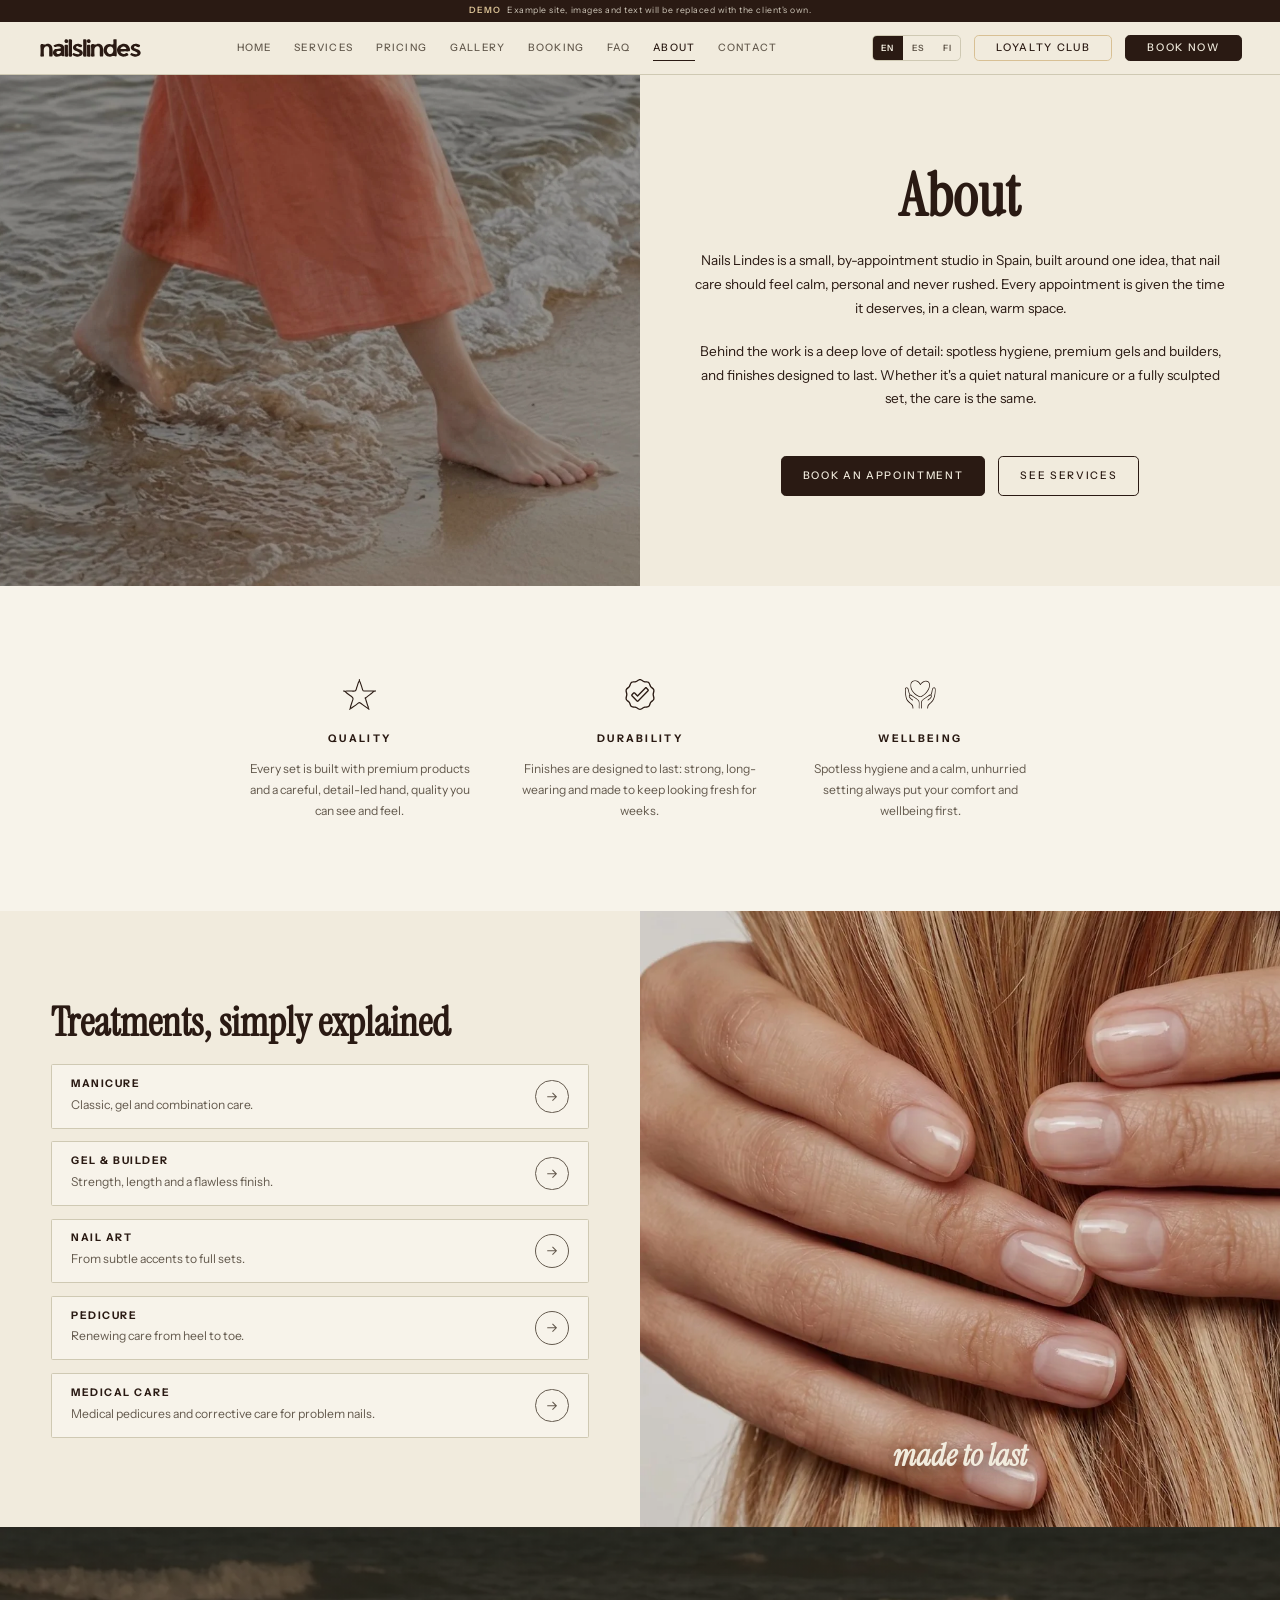
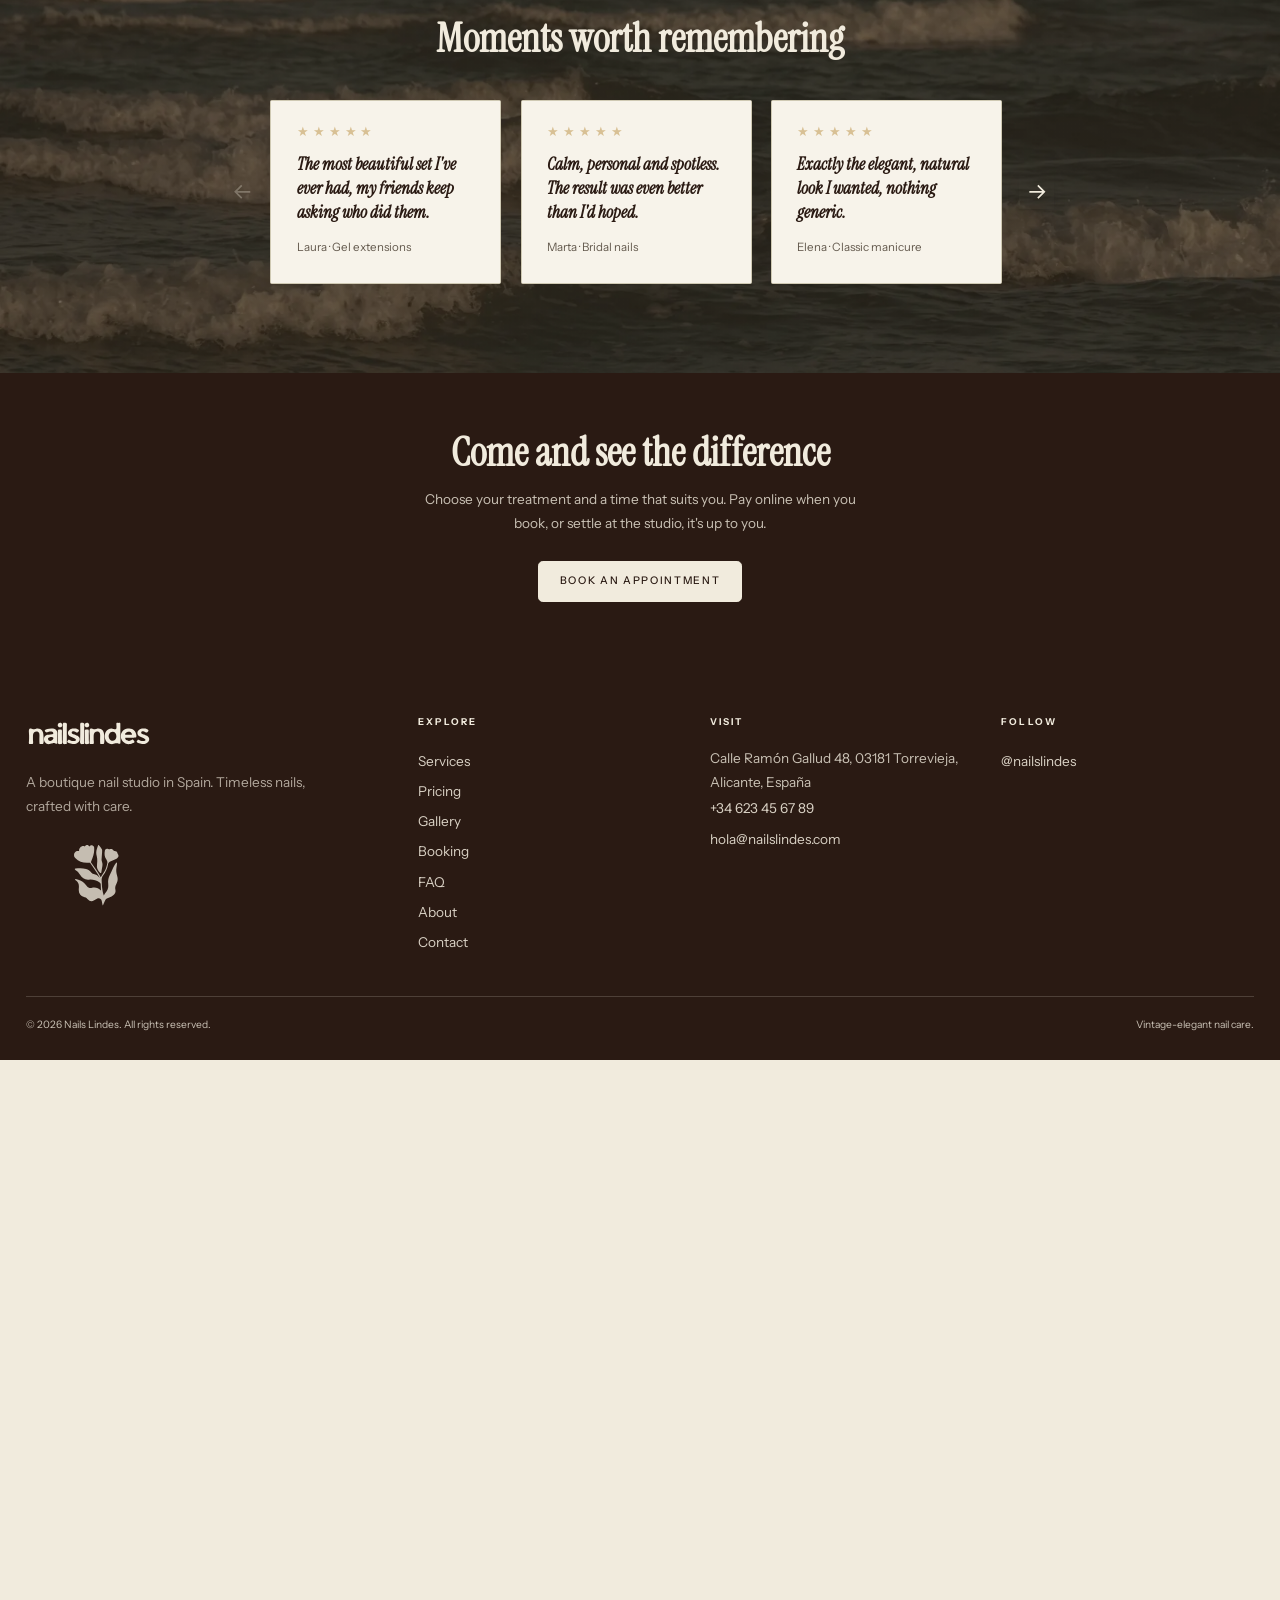
==== commit 997f40a8: "Swap Russian for Finnish and remove em-dashes sitewide - Replace the RU translation dictionary with " ====
--- a/about.html
+++ b/about.html
@@ -3,22 +3,22 @@
 <head>
   <meta charset="utf-8">
   <meta name="viewport" content="width=device-width, initial-scale=1">
-  <title>About — Nails Lindes</title>
-  <meta name="description" content="The story behind Nails Lindes — a small Spanish nail studio built on care, hygiene and a love of detail.">
+  <title>About, Nails Lindes</title>
+  <meta name="description" content="The story behind Nails Lindes, a small Spanish nail studio built on care, hygiene and a love of detail.">
   <link rel="preconnect" href="https://fonts.googleapis.com">
   <link rel="preconnect" href="https://fonts.gstatic.com" crossorigin>
   <link href="https://fonts.googleapis.com/css2?family=Instrument+Sans:ital,wght@0,400;0,500;0,600;0,700;1,400&family=Instrument+Serif:ital@0;1&display=swap" rel="stylesheet">
-  <link rel="stylesheet" href="assets/css/styles.css?v=61">
+  <link rel="stylesheet" href="assets/css/styles.css?v=63">
   <link rel="icon" href="assets/logos/mark.svg" type="image/svg+xml">
 </head>
 <body>
   <div class="demo-bar" role="note">
     <strong data-i18n="demo.tag">Demo</strong>
-    <span data-i18n="demo.notice">Example site — images and text will be replaced with the client's own.</span>
+    <span data-i18n="demo.notice">Example site, images and text will be replaced with the client's own.</span>
   </div>
   <header class="site-header">
     <div class="container site-header__bar">
-      <a class="brand" href="index.html" aria-label="Nails Lindes — home">
+      <a class="brand" href="index.html" aria-label="Nails Lindes, home">
         <img class="brand__wordmark brand__wordmark--dark" src="assets/logos/wordmark.svg" alt="Nails Lindes" width="150" height="32">
         <img class="brand__wordmark brand__wordmark--light" src="assets/logos/wordmark-light.svg" alt="" width="150" height="32" aria-hidden="true">
       </a>
@@ -36,7 +36,7 @@
         <div class="lang" role="group" aria-label="Language">
           <button class="lang__btn" data-lang="en" type="button">EN</button>
           <button class="lang__btn" data-lang="es" type="button">ES</button>
-          <button class="lang__btn" data-lang="ru" type="button">RU</button>
+          <button class="lang__btn" data-lang="fi" type="button">FI</button>
         </div>
         <button class="btn btn--loyalty" type="button" data-loyalty-open aria-haspopup="dialog" data-i18n="loyalty.open">Loyalty club</button>
         <a class="btn" href="booking.html" data-i18n="cta.book">Book now</a>
@@ -48,10 +48,10 @@
   <main id="main">
     <!-- About intro: full-bleed split (image left / text right) -->
     <section class="fullsplit fullsplit--compact">
-      <div class="fullsplit__media reveal"><img src="assets/img/about-hero.webp?v=61" alt="About Nails Lindes" loading="lazy" width="1262" height="966"></div>
+      <div class="fullsplit__media reveal"><img src="assets/img/about-hero.webp?v=63" alt="About Nails Lindes" loading="lazy" width="1262" height="966"></div>
       <div class="fullsplit__body fullsplit__body--center reveal">
         <h1 data-i18n="about.heroTitle">About</h1>
-        <p data-i18n="about.introBody1">Nails Lindes is a small, by-appointment studio in Spain, built around one idea — that nail care should feel calm, personal and never rushed. Every appointment is given the time it deserves, in a clean, warm space.</p>
+        <p data-i18n="about.introBody1">Nails Lindes is a small, by-appointment studio in Spain, built around one idea, that nail care should feel calm, personal and never rushed. Every appointment is given the time it deserves, in a clean, warm space.</p>
         <p data-i18n="about.introBody2">Behind the work is a deep love of detail: spotless hygiene, premium gels and builders, and finishes designed to last. Whether it's a quiet natural manicure or a fully sculpted set, the care is the same.</p>
         <div class="hero__cta">
           <a class="btn" data-book href="#" data-i18n="cta.bookAppt">Book an appointment</a>
@@ -65,17 +65,17 @@
       <div class="container">
         <div class="values-grid">
           <div class="value reveal">
-            <img class="value__icon" src="assets/graphics/val-quality.svg?v=61" alt="" width="48" height="48" loading="lazy">
+            <img class="value__icon" src="assets/graphics/val-quality.svg?v=63" alt="" width="48" height="48" loading="lazy">
             <h3 class="value__title" data-i18n="about.val1Title">Quality</h3>
-            <p class="value__text" data-i18n="about.val1Body">Every set is built with premium products and a careful, detail-led hand — quality you can see and feel.</p>
+            <p class="value__text" data-i18n="about.val1Body">Every set is built with premium products and a careful, detail-led hand, quality you can see and feel.</p>
           </div>
           <div class="value reveal">
-            <img class="value__icon" src="assets/graphics/val-durability.svg?v=61" alt="" width="48" height="48" loading="lazy">
+            <img class="value__icon" src="assets/graphics/val-durability.svg?v=63" alt="" width="48" height="48" loading="lazy">
             <h3 class="value__title" data-i18n="about.val2Title">Durability</h3>
             <p class="value__text" data-i18n="about.val2Body">Finishes are designed to last: strong, long-wearing and made to keep looking fresh for weeks.</p>
           </div>
           <div class="value reveal">
-            <img class="value__icon" src="assets/graphics/val-wellbeing.svg?v=61" alt="" width="48" height="48" loading="lazy">
+            <img class="value__icon" src="assets/graphics/val-wellbeing.svg?v=63" alt="" width="48" height="48" loading="lazy">
             <h3 class="value__title" data-i18n="about.val3Title">Wellbeing</h3>
             <p class="value__text" data-i18n="about.val3Body">Spotless hygiene and a calm, unhurried setting always put your comfort and wellbeing first.</p>
           </div>
@@ -88,30 +88,30 @@
       <div class="fullsplit__body reveal">
         <h2 data-i18n="home.doTitle">Treatments, simply explained</h2>
         <ul class="linklist">
-          <li><a class="linklist__item" href="services.html">
+          <li><a class="linklist__item" href="services.html#manicure">
             <span><h4 data-i18n="home.do1Title">Manicure</h4><p data-i18n="home.do1Body">Classic, gel and combination care.</p></span>
             <svg class="linklist__chev" viewBox="0 0 24 24" fill="none" stroke="currentColor" stroke-width="1.6"><path d="M5 12h14M13 6l6 6-6 6"/></svg>
           </a></li>
-          <li><a class="linklist__item" href="services.html">
+          <li><a class="linklist__item" href="services.html#gel-builder">
             <span><h4 data-i18n="home.do2Title">Gel & builder</h4><p data-i18n="home.do2Body">Strength, length and a flawless finish.</p></span>
             <svg class="linklist__chev" viewBox="0 0 24 24" fill="none" stroke="currentColor" stroke-width="1.6"><path d="M5 12h14M13 6l6 6-6 6"/></svg>
           </a></li>
-          <li><a class="linklist__item" href="services.html">
+          <li><a class="linklist__item" href="services.html#nail-art">
             <span><h4 data-i18n="home.do3Title">Nail art</h4><p data-i18n="home.do3Body">From subtle accents to full sets.</p></span>
             <svg class="linklist__chev" viewBox="0 0 24 24" fill="none" stroke="currentColor" stroke-width="1.6"><path d="M5 12h14M13 6l6 6-6 6"/></svg>
           </a></li>
-          <li><a class="linklist__item" href="services.html">
+          <li><a class="linklist__item" href="services.html#pedicure">
             <span><h4 data-i18n="home.do4Title">Pedicure</h4><p data-i18n="home.do4Body">Renewing care from heel to toe.</p></span>
             <svg class="linklist__chev" viewBox="0 0 24 24" fill="none" stroke="currentColor" stroke-width="1.6"><path d="M5 12h14M13 6l6 6-6 6"/></svg>
           </a></li>
-          <li><a class="linklist__item" href="services.html">
+          <li><a class="linklist__item" href="services.html#medical-care">
             <span><h4 data-i18n="home.do5Title">Medical care</h4><p data-i18n="home.do5Body">Medical pedicures and corrective care for problem nails.</p></span>
             <svg class="linklist__chev" viewBox="0 0 24 24" fill="none" stroke="currentColor" stroke-width="1.6"><path d="M5 12h14M13 6l6 6-6 6"/></svg>
           </a></li>
         </ul>
       </div>
       <div class="fullsplit__media reveal">
-        <img src="assets/img/treat-ref.webp?v=61" alt="Manicure result at Nails Lindes" loading="lazy" width="900" height="1200">
+        <img src="assets/img/treat-ref.webp?v=63" alt="Manicure result at Nails Lindes" loading="lazy" width="900" height="1200">
         <span class="fullsplit__script">made to last</span>
       </div>
     </section>
@@ -182,7 +182,7 @@
     <div class="container">
       <div class="footer-grid">
         <div class="footer-col">
-          <a class="brand" href="index.html" aria-label="Nails Lindes — home">
+          <a class="brand" href="index.html" aria-label="Nails Lindes, home">
             <img class="footer-logo" src="assets/logos/wordmark-light.svg" alt="Nails Lindes" width="170" height="36">
           </a>
           <p class="muted" style="margin-top:1rem;max-width:34ch" data-i18n="footer.tagline">A boutique nail studio in Spain.</p>
@@ -222,8 +222,8 @@
     </div>
   </footer>
 
-  <script src="assets/js/config.js?v=61"></script>
-  <script src="assets/js/i18n.js?v=61"></script>
-  <script src="assets/js/main.js?v=61"></script>
+  <script src="assets/js/config.js?v=63"></script>
+  <script src="assets/js/i18n.js?v=63"></script>
+  <script src="assets/js/main.js?v=63"></script>
 </body>
 </html>
--- a/assets/css/styles.css
+++ b/assets/css/styles.css
@@ -1,11 +1,11 @@
 /* ==========================================================================
-   Nails Lindes — design system
+   Nails Lindes, design system
    Plain CSS. Tokens first, then base, layout, components, utilities.
    ========================================================================== */
 
 /* ---------- Tokens ------------------------------------------------------- */
 :root {
-  /* Brand palette — exact hexes, do not alter */
+  /* Brand palette, exact hexes, do not alter */
   --color-beige:  #F1EBDD;
   --color-tan:    #D8C094;
   --color-silver: #CFC9B3;
@@ -171,7 +171,7 @@
 .btn--loyalty:hover { background: var(--color-tan); color: var(--color-coffee); border-color: var(--color-tan); transform: translateY(-2px); }
 
 /* The loyalty opener lives in the header on desktop and in the slide-in menu on
-   mobile — never both at once. */
+   mobile, never both at once. */
 .nav__link--loyalty { display: none; }
 @media (max-width: 940px) {
   .header-actions .btn--loyalty { display: none; }
@@ -291,6 +291,11 @@
 
 @media (max-width: 940px) {
   .burger { display: flex; }
+  /* Drop the blur on mobile: backdrop-filter makes the header a containing block
+     for the fixed nav drawer, which lets the off-canvas (closed) drawer escape
+     the body's overflow clip and cause horizontal scroll. Without it the drawer
+     is viewport-relative and clipped, exactly like the home page. */
+  .site-header { -webkit-backdrop-filter: none; backdrop-filter: none; }
   .nav {
     position: fixed;
     inset: 0 0 0 auto;
@@ -510,7 +515,7 @@
 @media (max-width: 760px) { .image-band { grid-template-columns: repeat(2, 1fr); } }
 
 /* ==========================================================================
-   Dividers — marquee, stripe, scallop
+   Dividers, marquee, stripe, scallop
    ========================================================================== */
 .marquee {
   background: var(--color-coffee);
@@ -945,7 +950,7 @@
   align-items: start;
 }
 .site-footer .brand__name { color: var(--color-beige); }
-/* Brand emblem is dark ink — invert to cream so it reads on the coffee footer */
+/* Brand emblem is dark ink, invert to cream so it reads on the coffee footer */
 .site-footer .brand__mark { filter: brightness(0) invert(1); opacity: .92; }
 .footer-col h4 {
   color: var(--color-beige);
@@ -1011,7 +1016,7 @@
   transition: opacity .4s var(--ease);
 }
 
-/* Transparent (top) state — light content on the photo */
+/* Transparent (top) state, light content on the photo */
 body.home .site-header:not(.is-scrolled) .brand__name,
 body.home .site-header:not(.is-scrolled) .nav__link { color: var(--color-beige); }
 body.home .site-header:not(.is-scrolled) .brand__mark { filter: brightness(0) invert(1); }
@@ -1029,7 +1034,7 @@
 body.home .site-header:not(.is-scrolled) .burger { border-color: rgba(241, 235, 221, .5); }
 body.home .site-header:not(.is-scrolled) .burger span { background: var(--color-beige); }
 
-/* Scrolled state — revert to the solid beige bar */
+/* Scrolled state, revert to the solid beige bar */
 body.home .site-header.is-scrolled {
   background: color-mix(in srgb, var(--color-beige) 92%, transparent);
   -webkit-backdrop-filter: blur(10px);
@@ -1038,7 +1043,7 @@
 }
 body.home .site-header.is-scrolled::before { opacity: 0; }
 
-/* On mobile the slide-in menu is a solid panel — keep its links dark */
+/* On mobile the slide-in menu is a solid panel, keep its links dark */
 @media (max-width: 940px) {
   body.home .site-header:not(.is-scrolled) .nav.is-open .nav__link { color: var(--color-coffee); }
 }
@@ -1205,7 +1210,7 @@
 /* Feature icons use the provided graphics (dark coffee, larger) */
 .feature__icon { width: auto; height: 105px; }
 
-/* Instrument Serif has a single weight — keep ALL serif text regular (no faux-bold) */
+/* Instrument Serif has a single weight, keep ALL serif text regular (no faux-bold) */
 h1, h2, h3, h4,
 .brand__name,
 .price-item__name, .price-item__price,
@@ -1216,7 +1221,7 @@
 .svc-intro, .card__title { font-weight: 400; }
 
 /* ==========================================================================
-   Boxed menu list (linklist) — per reference model + smaller paired image
+   Boxed menu list (linklist), per reference model + smaller paired image
    ========================================================================== */
 .linklist { display: grid; gap: var(--space-2); border-top: 0; }
 .linklist__item {
@@ -1263,7 +1268,7 @@
 .btn { border-radius: 6px; }
 
 /* ==========================================================================
-   Full-bleed split (image flush to edge + content) — per reference model
+   Full-bleed split (image flush to edge + content), per reference model
    ========================================================================== */
 .fullsplit {
   display: grid;
@@ -1311,7 +1316,7 @@
 }
 
 /* ==========================================================================
-   Gallery preview — striped CLUB GALLERY model + footer refinements
+   Gallery preview, striped CLUB GALLERY model + footer refinements
    ========================================================================== */
 .section--stripe {
   background-image: repeating-linear-gradient(90deg,
@@ -1380,7 +1385,7 @@
 /* Footer: spread the columns across a wider area */
 .site-footer .container { max-width: 1600px; }
 
-/* Header: full-width bar — logo at the far left, lang + book at the far right */
+/* Header: full-width bar, logo at the far left, lang + book at the far right */
 .site-header .container { max-width: none; padding-inline: clamp(1.5rem, 4vw, 3rem); }
 
 /* Testimonials carousel: simple side arrows (cream) + full cards (no partial) */
@@ -1437,7 +1442,7 @@
 .cat-box:hover { color: var(--color-coffee); }
 @media (max-width: 760px) { .cat-bar { grid-template-columns: repeat(2, 1fr); } }
 
-/* Keep everything firmly in place — disable scroll-reveal entrance animation */
+/* Keep everything firmly in place, disable scroll-reveal entrance animation */
 .reveal, .reveal.is-visible { opacity: 1 !important; transform: none !important; }
 
 /* Category bar: slim cells, each its own box with thin dark-brown borders */
@@ -1450,7 +1455,7 @@
 }
 
 /* ==========================================================================
-   Service cards (services page): product-grid row — image, small heading, text
+   Service cards (services page): product-grid row, image, small heading, text
    ========================================================================== */
 .svc-cards-section {
   padding-block: var(--space-6);
@@ -1500,6 +1505,28 @@
 }
 @media (max-width: 860px) { .svc-cards { grid-template-columns: repeat(2, 1fr); } }
 @media (max-width: 460px) { .svc-cards { grid-template-columns: 1fr; } }
+
+/* --- Service anchors: land clear of the sticky header + highlight the target --- */
+#manicure, #gel-builder, #nail-art, #pedicure, #medical-care { scroll-margin-top: 96px; }
+.svc-card {
+  border-radius: 16px;
+  padding: clamp(.8rem, 2vw, 1.4rem);
+  transition: box-shadow .45s var(--ease), background .45s var(--ease);
+}
+.svc-card:target {
+  background: color-mix(in srgb, var(--color-beige) 10%, transparent);
+  box-shadow: 0 0 0 1px color-mix(in srgb, var(--color-tan) 55%, transparent),
+              0 22px 48px -30px rgba(0, 0, 0, .7);
+}
+#medical-care:target .fullsplit__body { animation: svc-target-glow 1.8s var(--ease) 1; }
+@keyframes svc-target-glow {
+  0%   { background: color-mix(in srgb, var(--color-tan) 26%, transparent); }
+  100% { background: transparent; }
+}
+@media (prefers-reduced-motion: reduce) {
+  #medical-care:target .fullsplit__body { animation: none; }
+  .svc-card { transition: none; }
+}
 
 /* ==========================================================================
    Serif display font: bold everywhere (Instrument Serif synthesises bold)
@@ -1516,7 +1543,7 @@
 }
 
 /* ==========================================================================
-   Booking: "Two ways to book" — two centred columns with circle icons
+   Booking: "Two ways to book", two centred columns with circle icons
    ========================================================================== */
 .ways {
   display: grid;
@@ -1544,7 +1571,7 @@
 @media (max-width: 680px) { .ways { grid-template-columns: 1fr; } }
 
 /* ==========================================================================
-   Notes grid (pricing "Good to know") — bordered columns, "Values" model
+   Notes grid (pricing "Good to know"), bordered columns, "Values" model
    ========================================================================== */
 .notes-grid { border: 1px solid var(--line); background: var(--bg-surface); }
 .notes-grid__title {
@@ -1582,7 +1609,7 @@
 .page-hero--tight { padding-top: var(--space-5); }
 
 /* ==========================================================================
-   Contact split — details (left) + map window (right)
+   Contact split, details (left) + map window (right)
    ========================================================================== */
 .contact-split {
   display: grid;
@@ -1618,7 +1645,7 @@
 }
 
 /* ==========================================================================
-   Gallery chooser (intermediate page) — Manicure / Pedicure tiles
+   Gallery chooser (intermediate page), Manicure / Pedicure tiles
    ========================================================================== */
 .gallery-choose {
   display: grid;
@@ -1649,7 +1676,7 @@
 @media (max-width: 560px) { .gallery-choose { grid-template-columns: 1fr; } }
 
 /* ==========================================================================
-   About values — quality / durability / wellbeing (3 columns)
+   About values, quality / durability / wellbeing (3 columns)
    ========================================================================== */
 .values-grid {
   display: grid;
@@ -1693,7 +1720,7 @@
 /* Quote band: bold */
 .quote-band__mark { font-weight: 700 !important; }
 
-/* Russian: remove the (faux) bold from serif headings — Cyrillic reads better unbolded */
+/* Russian: remove the (faux) bold from serif headings, Cyrillic reads better unbolded */
 html[lang="ru"] h1, html[lang="ru"] h2, html[lang="ru"] h3,
 html[lang="ru"] h4, html[lang="ru"] h5, html[lang="ru"] h6,
 html[lang="ru"] .brand__name, html[lang="ru"] .svc-card__title,
